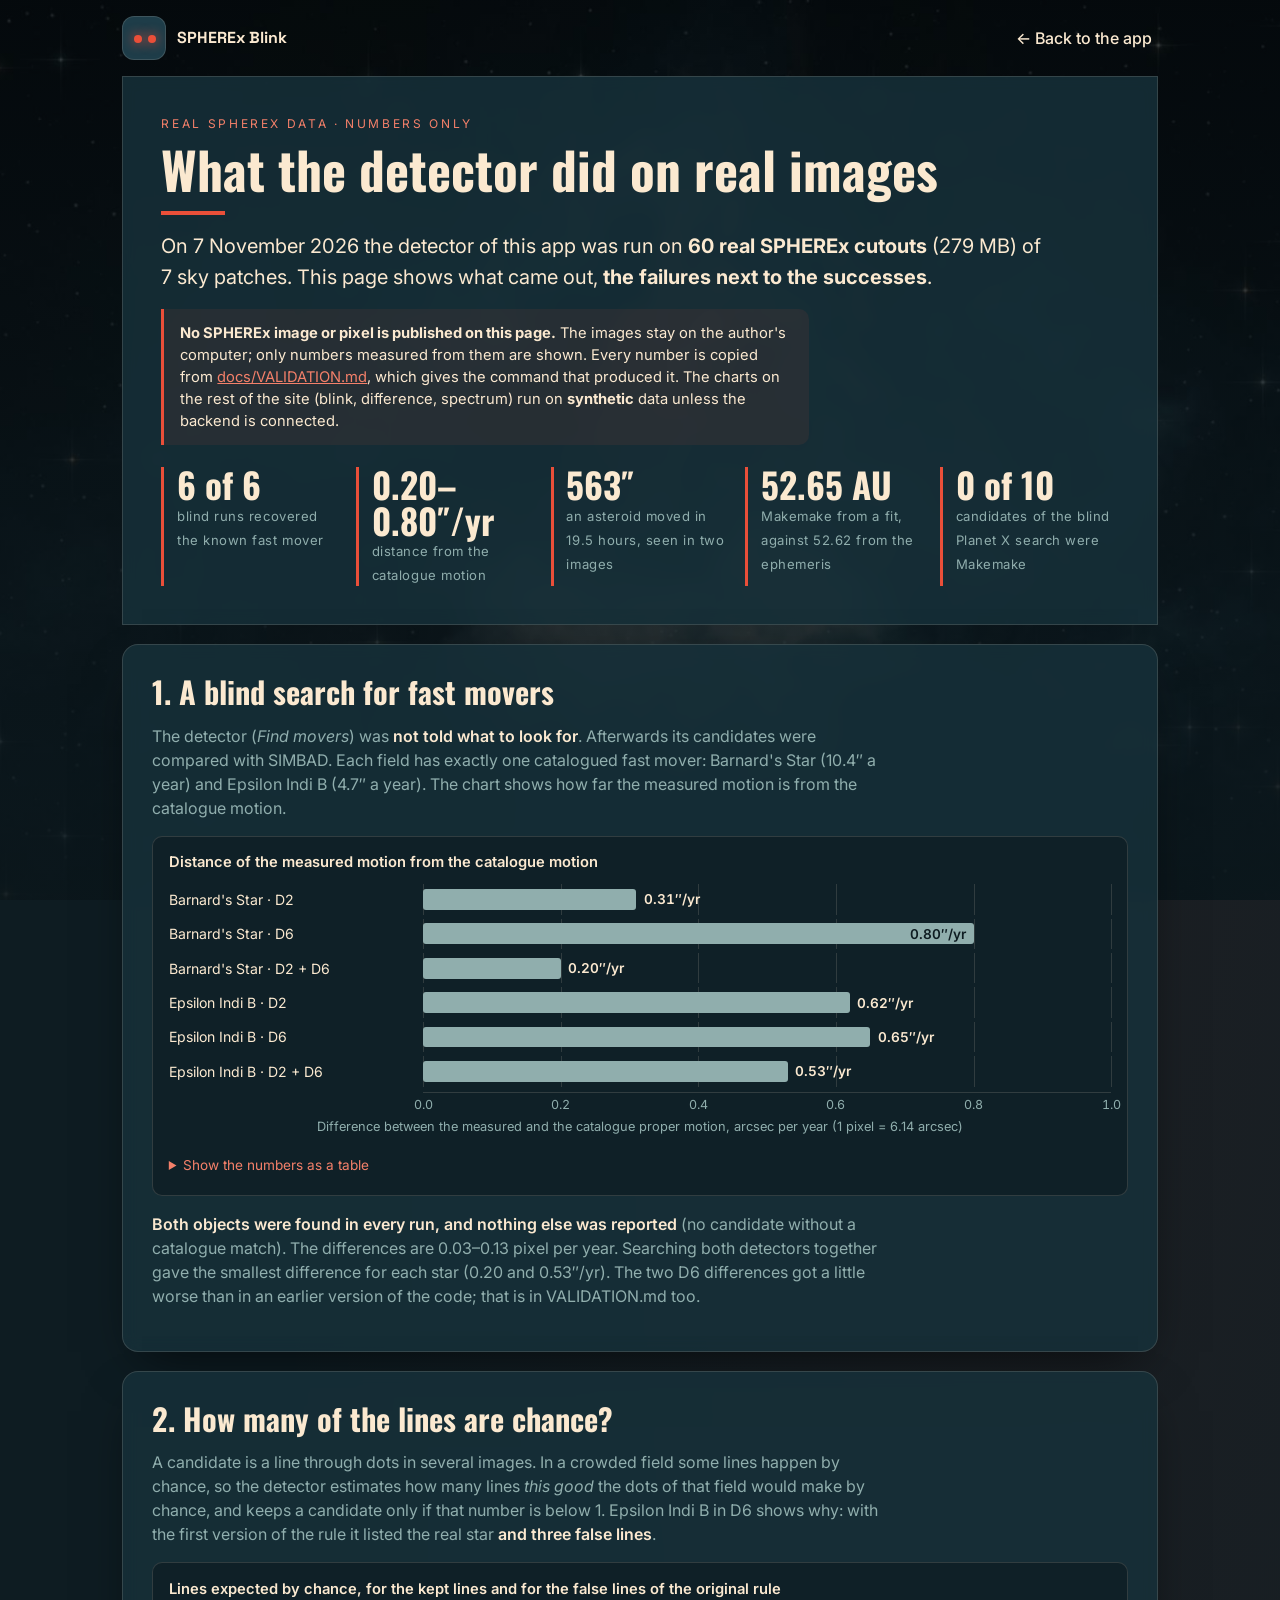
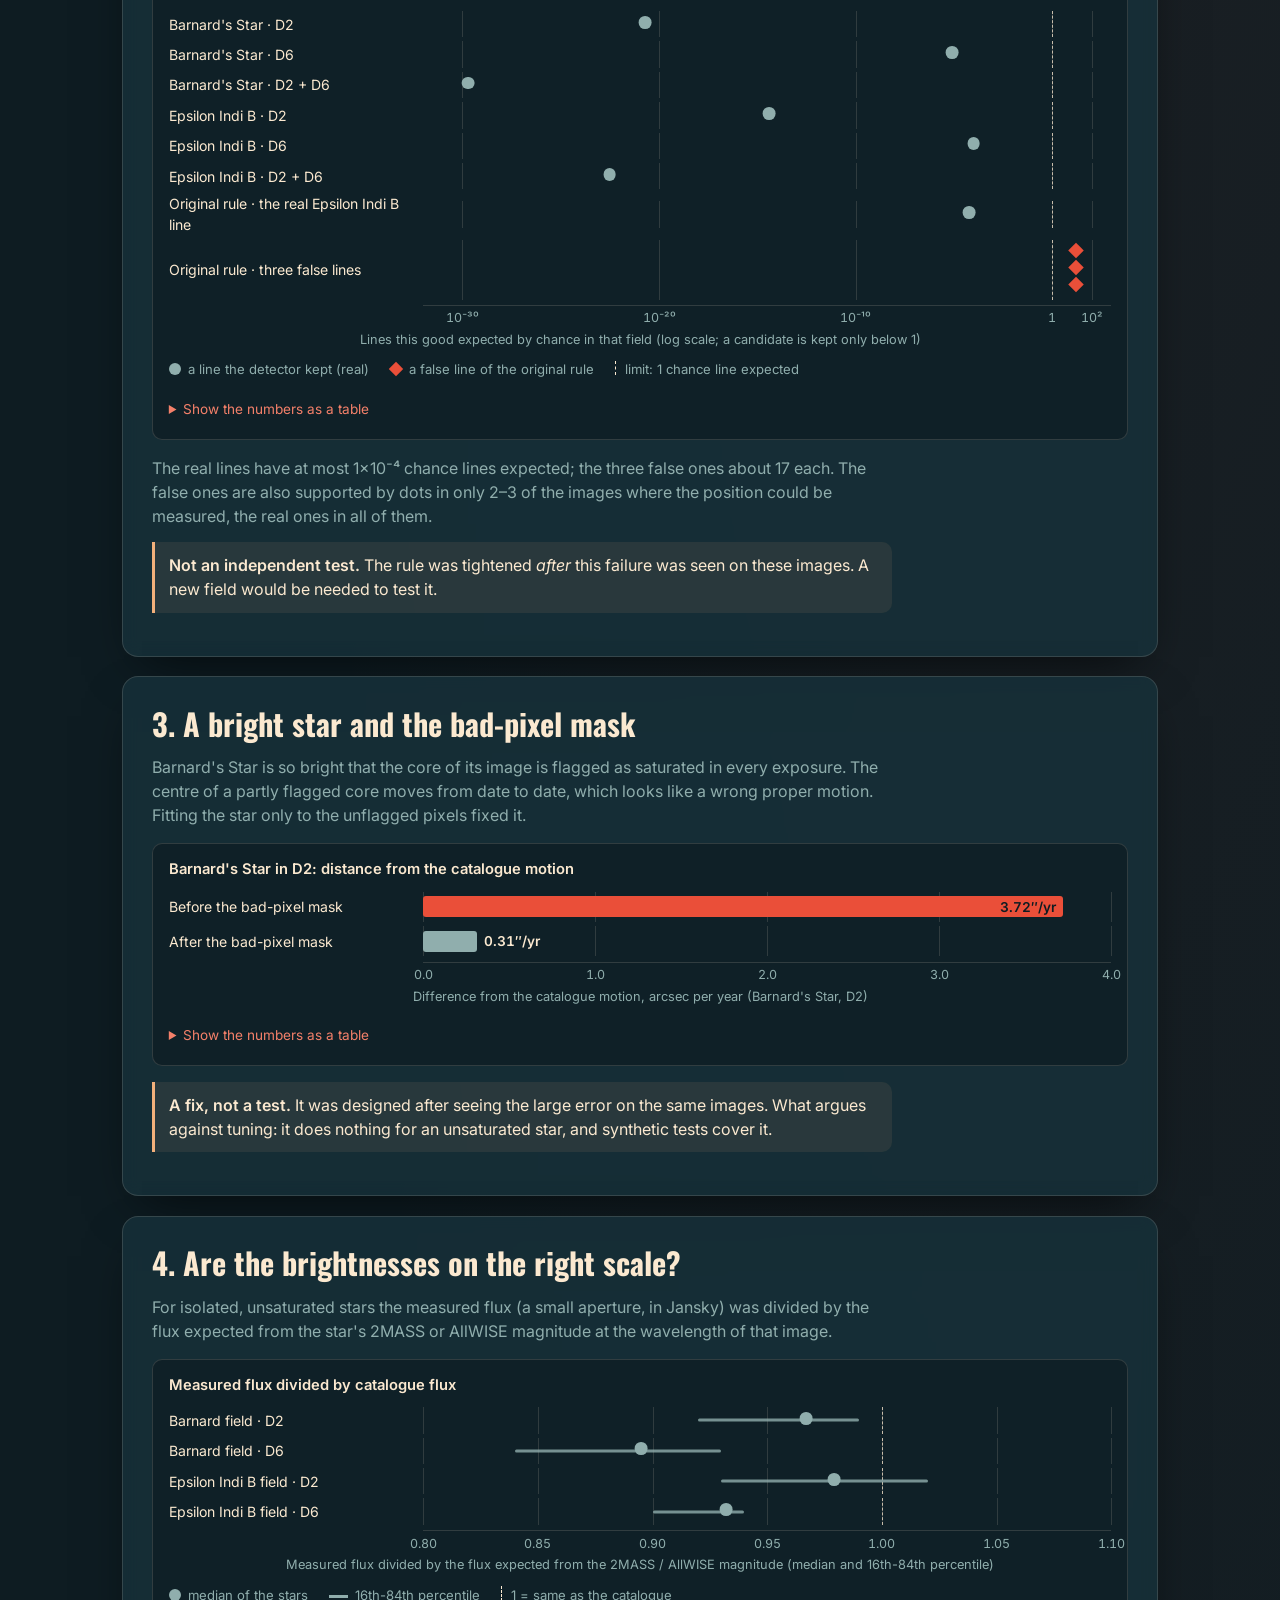
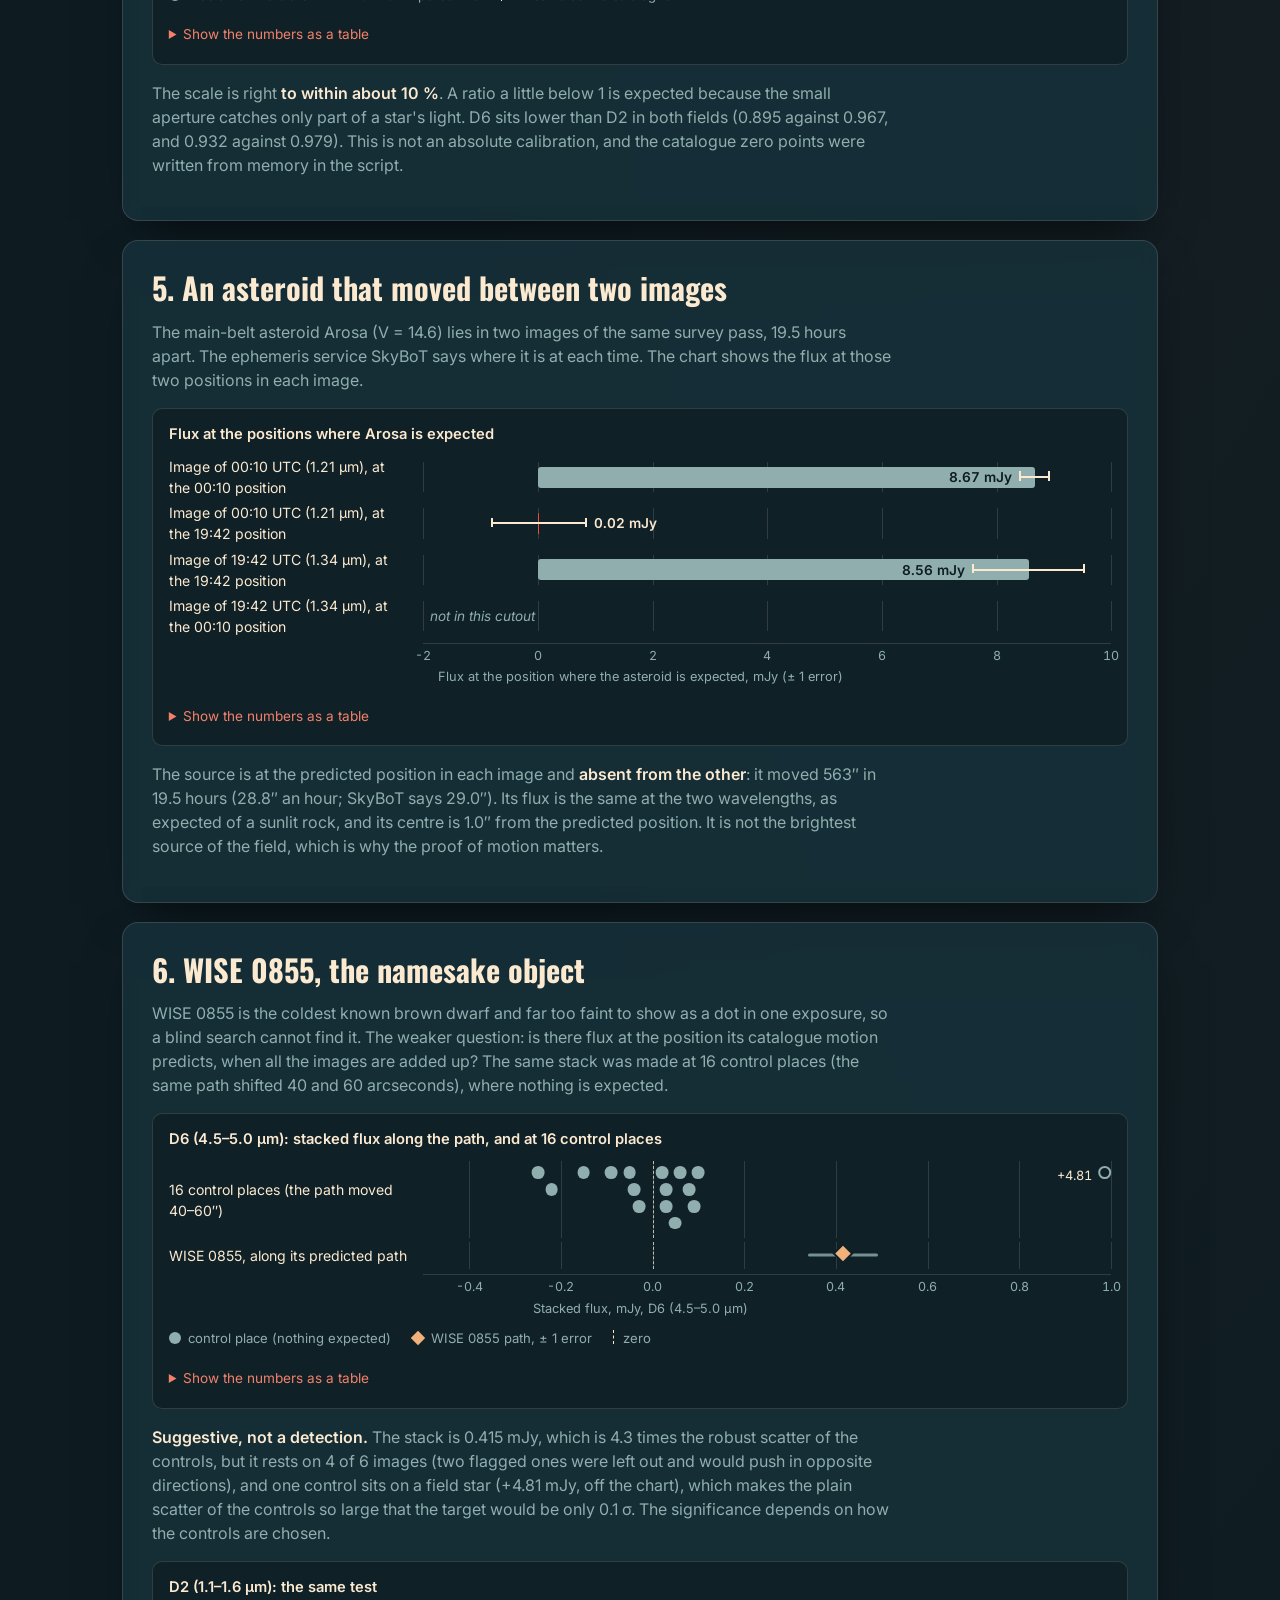
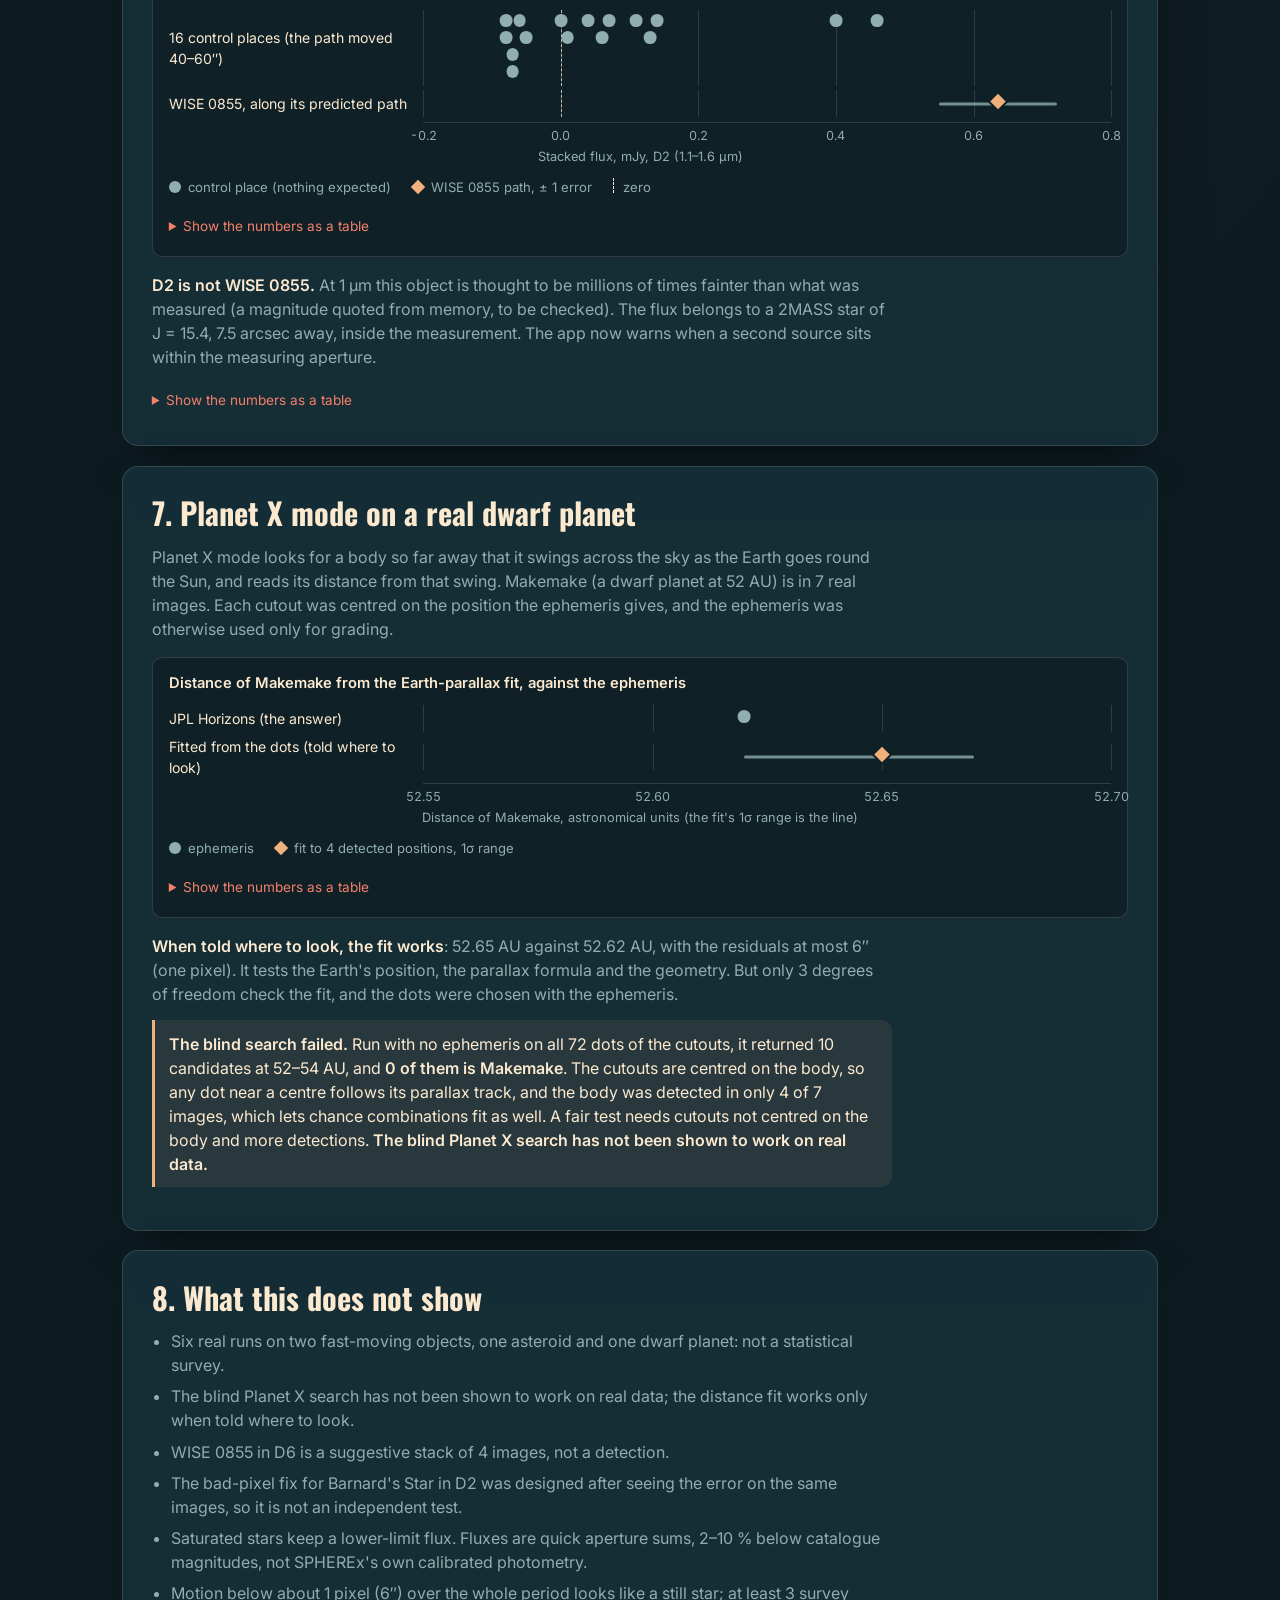
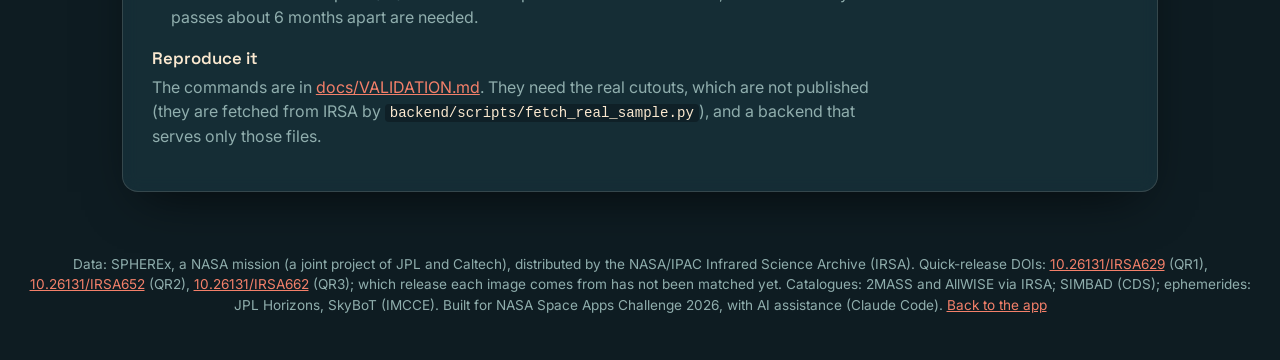
==== frontend/results.html @ 0c35bb66 "Real-data validation round 2, results page, country readout on the sky map Validation on 60 real SPH" ====
<!DOCTYPE html>
<html lang="en">
<head>
  <meta charset="UTF-8">
  <meta name="viewport" content="width=device-width, initial-scale=1.0">
  <title>Real-data results – SPHEREx Blink</title>
  <meta name="description" content="What the SPHEREx Blink detector did on real SPHEREx images: numbers and charts only, with the failures shown next to the successes.">

  <link rel="preconnect" href="https://fonts.googleapis.com">
  <link rel="preconnect" href="https://fonts.gstatic.com" crossorigin>
  <link href="https://fonts.googleapis.com/css2?family=Inter:wght@400;500;600&family=Oswald:wght@500;700&family=Space+Grotesk:wght@500;700&display=swap" rel="stylesheet">
  <link rel="stylesheet" href="css/styles.css?v=12">
  <link rel="stylesheet" href="css/results.css?v=1">
</head>
<body>
  <div class="sky-bg" aria-hidden="true"></div>
  <a class="skip-link" href="#results">Skip to the results</a>

  <header class="rhead">
    <a class="rhead-logo" href="index.html"><span class="brand-logo" aria-hidden="true"></span><span>SPHEREx Blink</span></a>
    <nav aria-label="Pages"><a href="index.html">&larr; Back to the app</a></nav>
  </header>

  <main id="results" class="rmain">
    <section class="info-box rintro" aria-labelledby="results-title">
      <p class="info-kicker">Real SPHEREx data &middot; numbers only</p>
      <h1 id="results-title">What the detector did on real images</h1>
      <p class="rlead">On 7 November 2026 the detector of this app was run on <strong><span data-n="data.files"></span> real SPHEREx cutouts</strong>
        (<span data-n="data.megabytes"></span> MB) of <span data-n="data.fields"></span> sky patches. This page shows what came out,
        <strong>the failures next to the successes</strong>.</p>
      <p class="rnotice"><strong>No SPHEREx image or pixel is published on this page.</strong> The images stay on the author's computer; only
        numbers measured from them are shown. Every number is copied from <a href="https://github.com/mateibut/SPHEREx/blob/main/docs/VALIDATION.md">docs/VALIDATION.md</a>,
        which gives the command that produced it. The charts on the rest of the site (blink, difference, spectrum) run on <strong>synthetic</strong> data unless the backend is connected.</p>
      <ul class="stats" aria-label="Headline numbers">
        <li><b><span data-n="summary.recovered" data-fmt="ofn"></span></b><span>blind runs recovered the known fast mover</span></li>
        <li><b><span data-n="summary.minDifference" data-fmt="fixed:2"></span>&ndash;<span data-n="summary.maxDifference" data-fmt="fixed:2"></span>″/yr</b><span>distance from the catalogue motion</span></li>
        <li><b><span data-n="arosa.movedArcsec"></span>″</b><span>an asteroid moved in <span data-n="arosa.hours"></span> hours, seen in two images</span></li>
        <li><b><span data-n="makemake.fitAU" data-fmt="fixed:2"></span> AU</b><span>Makemake from a fit, against <span data-n="makemake.horizonsAU" data-fmt="fixed:2"></span> from the ephemeris</span></li>
        <li><b><span data-n="makemake.blind.foundTheBody"></span> of <span data-n="makemake.blind.candidates"></span></b><span>candidates of the blind Planet X search were Makemake</span></li>
      </ul>
    </section>

    <p id="results-status" class="rstatus" role="status">Loading the numbers…</p>
    <noscript><p class="rstatus">This page draws its charts with JavaScript. The same numbers are in <a href="https://github.com/mateibut/SPHEREx/blob/main/docs/VALIDATION.md">docs/VALIDATION.md</a>.</p></noscript>

    <!-- 1 -->
    <section class="panel rsec" aria-labelledby="r1">
      <h2 id="r1">1. A blind search for fast movers</h2>
      <p>The detector (<em>Find movers</em>) was <strong>not told what to look for</strong>. Afterwards its candidates were compared with SIMBAD.
        Each field has exactly one catalogued fast mover: Barnard's Star (10.4″ a year) and Epsilon Indi B (4.7″ a year).
        The chart shows how far the measured motion is from the catalogue motion.</p>
      <figure class="rfig">
        <figcaption>Distance of the measured motion from the catalogue motion</figcaption>
        <div data-chart="moversDifference"></div>
      </figure>
      <p><strong>Both objects were found in every run, and nothing else was reported</strong> (no candidate without a catalogue match).
        The differences are 0.03&ndash;0.13 pixel per year. Searching both detectors together gave the smallest difference for each star
        (<span data-n="movers.runs.2.difference" data-fmt="fixed:2"></span> and <span data-n="movers.runs.5.difference" data-fmt="fixed:2"></span>″/yr).
        The two D6 differences got a little worse than in an earlier version of the code; that is in VALIDATION.md too.</p>
    </section>

    <!-- 2 -->
    <section class="panel rsec" aria-labelledby="r2">
      <h2 id="r2">2. How many of the lines are chance?</h2>
      <p>A candidate is a line through dots in several images. In a crowded field some lines happen by chance, so the detector
        estimates how many lines <em>this good</em> the dots of that field would make by chance, and keeps a candidate only if that number is below 1.
        Epsilon Indi B in D6 shows why: with the first version of the rule it listed the real star <strong>and three false lines</strong>.</p>
      <figure class="rfig">
        <figcaption>Lines expected by chance, for the kept lines and for the false lines of the original rule</figcaption>
        <div data-chart="chanceLines"></div>
      </figure>
      <p>The real lines have at most <span data-n="movers.runs.4.chanceLines" data-fmt="chance"></span> chance lines expected; the three false ones about
        <span data-n="movers.originalRule.falseChanceLines.0" data-fmt="chance"></span> each. The false ones are also supported by dots in only 2&ndash;3 of the images
        where the position could be measured, the real ones in all of them.</p>
      <p class="rcaveat"><strong>Not an independent test.</strong> The rule was tightened <em>after</em> this failure was seen on these images. A new field would be needed to test it.</p>
    </section>

    <!-- 3 -->
    <section class="panel rsec" aria-labelledby="r3">
      <h2 id="r3">3. A bright star and the bad-pixel mask</h2>
      <p>Barnard's Star is so bright that the core of its image is flagged as saturated in every exposure. The centre of a partly flagged core
        moves from date to date, which looks like a wrong proper motion. Fitting the star only to the unflagged pixels fixed it.</p>
      <figure class="rfig">
        <figcaption>Barnard's Star in D2: distance from the catalogue motion</figcaption>
        <div data-chart="barnardMask"></div>
      </figure>
      <p class="rcaveat"><strong>A fix, not a test.</strong> It was designed after seeing the large error on the same images. What argues against tuning: it does nothing for an
        unsaturated star, and synthetic tests cover it.</p>
    </section>

    <!-- 4 -->
    <section class="panel rsec" aria-labelledby="r4">
      <h2 id="r4">4. Are the brightnesses on the right scale?</h2>
      <p>For isolated, unsaturated stars the measured flux (a small aperture, in Jansky) was divided by the flux expected from the star's 2MASS or AllWISE magnitude at the wavelength of that image.</p>
      <figure class="rfig">
        <figcaption>Measured flux divided by catalogue flux</figcaption>
        <div data-chart="jansky"></div>
      </figure>
      <p>The scale is right <strong>to within about 10 %</strong>. A ratio a little below 1 is expected because the small aperture catches only part of a star's light.
        D6 sits lower than D2 in both fields (<span data-n="jansky.1.median" data-fmt="fixed:3"></span> against <span data-n="jansky.0.median" data-fmt="fixed:3"></span>, and
        <span data-n="jansky.3.median" data-fmt="fixed:3"></span> against <span data-n="jansky.2.median" data-fmt="fixed:3"></span>).
        This is not an absolute calibration, and the catalogue zero points were written from memory in the script.</p>
    </section>

    <!-- 5 -->
    <section class="panel rsec" aria-labelledby="r5">
      <h2 id="r5">5. An asteroid that moved between two images</h2>
      <p>The main-belt asteroid Arosa (V = 14.6) lies in two images of the same survey pass, <span data-n="arosa.hours"></span> hours apart.
        The ephemeris service SkyBoT says where it is at each time. The chart shows the flux at those two positions in each image.</p>
      <figure class="rfig">
        <figcaption>Flux at the positions where Arosa is expected</figcaption>
        <div data-chart="arosa"></div>
      </figure>
      <p>The source is at the predicted position in each image and <strong>absent from the other</strong>: it moved <span data-n="arosa.movedArcsec"></span>″ in
        <span data-n="arosa.hours"></span> hours (<span data-n="arosa.arcsecPerHour" data-fmt="fixed:1"></span>″ an hour; SkyBoT says <span data-n="arosa.skybotArcsecPerHour" data-fmt="fixed:1"></span>″).
        Its flux is the same at the two wavelengths, as expected of a sunlit rock, and its centre is <span data-n="arosa.offsetArcsec" data-fmt="fixed:1"></span>″ from the predicted position.
        It is not the brightest source of the field, which is why the proof of motion matters.</p>
    </section>

    <!-- 6 -->
    <section class="panel rsec" aria-labelledby="r6">
      <h2 id="r6">6. WISE 0855, the namesake object</h2>
      <p>WISE 0855 is the coldest known brown dwarf and far too faint to show as a dot in one exposure, so a blind search cannot find it.
        The weaker question: is there flux at the position its catalogue motion predicts, when all the images are added up?
        The same stack was made at 16 control places (the same path shifted 40 and 60 arcseconds), where nothing is expected.</p>
      <figure class="rfig">
        <figcaption>D6 (4.5&ndash;5.0 &micro;m): stacked flux along the path, and at 16 control places</figcaption>
        <div data-chart="wiseD6"></div>
      </figure>
      <p><strong>Suggestive, not a detection.</strong> The stack is <span data-n="wise0855.D6.stack" data-fmt="fixed:3"></span> mJy, which is
        <span data-n="wise0855.D6.timesRobust"></span> times the robust scatter of the controls, but it rests on <span data-n="wise0855.D6.unflagged" data-fmt="ofn"></span> images (two flagged ones were left out and would push in opposite directions),
        and one control sits on a field star (+4.81 mJy, off the chart), which makes the plain scatter of the controls so large that the target would be only 0.1 &sigma;. The significance depends on how the controls are chosen.</p>
      <figure class="rfig">
        <figcaption>D2 (1.1&ndash;1.6 &micro;m): the same test</figcaption>
        <div data-chart="wiseD2"></div>
      </figure>
      <p><strong>D2 is not WISE 0855.</strong> At 1 &micro;m this object is thought to be millions of times fainter than what was measured (a magnitude quoted from memory, to be checked).
        The flux belongs to <span data-n="wise0855.D2.blame"></span>.
        The app now warns when a second source sits within the measuring aperture.</p>
      <div data-chart="wiseImages"></div>
    </section>

    <!-- 7 -->
    <section class="panel rsec" aria-labelledby="r7">
      <h2 id="r7">7. Planet X mode on a real dwarf planet</h2>
      <p>Planet X mode looks for a body so far away that it swings across the sky as the Earth goes round the Sun, and reads its distance from that swing.
        Makemake (a dwarf planet at 52 AU) is in <span data-n="makemake.imageCount"></span> real images. Each cutout was centred on the position the ephemeris gives, and the ephemeris was otherwise used only for grading.</p>
      <figure class="rfig">
        <figcaption>Distance of Makemake from the Earth-parallax fit, against the ephemeris</figcaption>
        <div data-chart="makemake"></div>
      </figure>
      <p><strong>When told where to look, the fit works</strong>: <span data-n="makemake.fitAU" data-fmt="fixed:2"></span> AU against <span data-n="makemake.horizonsAU" data-fmt="fixed:2"></span> AU, with the residuals at most
        <span data-n="makemake.maxResidualArcsec"></span>″ (one pixel). It tests the Earth's position, the parallax formula and the geometry. But only <span data-n="makemake.degreesOfFreedom"></span> degrees of freedom check the fit, and the dots were chosen with the ephemeris.</p>
      <p class="rcaveat"><strong>The blind search failed.</strong> Run with no ephemeris on all <span data-n="makemake.blind.dots"></span> dots of the cutouts, it returned
        <span data-n="makemake.blind.candidates"></span> candidates at 52&ndash;54 AU, and <strong><span data-n="makemake.blind.foundTheBody"></span> of them is Makemake</strong>.
        The cutouts are centred on the body, so any dot near a centre follows its parallax track, and the body was detected in only <span data-n="makemake.detections"></span> of <span data-n="makemake.imageCount"></span> images, which lets chance
        combinations fit as well. A fair test needs cutouts not centred on the body and more detections. <strong>The blind Planet X search has not been shown to work on real data.</strong></p>
    </section>

    <!-- 8 -->
    <section class="panel rsec" aria-labelledby="r8">
      <h2 id="r8">8. What this does not show</h2>
      <ul class="rlimits" data-limits></ul>
      <h3>Reproduce it</h3>
      <p>The commands are in <a href="https://github.com/mateibut/SPHEREx/blob/main/docs/VALIDATION.md">docs/VALIDATION.md</a>. They need the real cutouts, which are not published
        (they are fetched from IRSA by <code>backend/scripts/fetch_real_sample.py</code>), and a backend that serves only those files.</p>
    </section>
  </main>

  <footer class="site-footer">
    <p>Data: SPHEREx, a NASA mission (a joint project of JPL and Caltech), distributed by the NASA/IPAC Infrared Science Archive (IRSA). Quick-release DOIs:
      <a href="https://doi.org/10.26131/IRSA629">10.26131/IRSA629</a> (QR1), <a href="https://doi.org/10.26131/IRSA652">10.26131/IRSA652</a> (QR2),
      <a href="https://doi.org/10.26131/IRSA662">10.26131/IRSA662</a> (QR3); which release each image comes from has not been matched yet.
      Catalogues: 2MASS and AllWISE via IRSA; SIMBAD (CDS); ephemerides: JPL Horizons, SkyBoT (IMCCE).
      Built for NASA Space Apps Challenge 2026, with AI assistance (Claude Code). <a href="index.html">Back to the app</a></p>
  </footer>

  <script type="module" src="js/results.js"></script>
</body>
</html>
---- frontend/css/styles.css ----
/* =========================================================
   SPHEREx Blink – styles
   Structure:
   1. Design tokens (CSS variables)   4. Panels & form
   2. Base / reset                    5. Player
   3. Header, layout, footer          6. Utilities, responsive, motion
   ========================================================= */

/* ---------- 1. Design tokens ---------- */
:root {
  /* Colors in HSL so we can tweak lightness/alpha easily */
  --bg:          #0E1C22;                    /* near-black teal */
  --bg-2:        #132830;
  --surface:     #17303A;                    /* panels */
  --raised:      #1E3D49;
  --field:       #0F2027;                    /* inputs, small cells */
  --border:      rgb(251 233 208 / .14);
  --text:        #FBE9D0;                    /* cream */
  --text-muted:  #90AEAD;                    /* pale teal */
  --accent:      #EA4F39;                    /* brand orange: fills, dark text on it 4.7:1 */
  --accent-hi:   #F4806A;                    /* lighter coral: text on panels 5.4:1, hover */
  --accent-rgb:  234 79 57;
  --accent-2:    #90AEAD;                    /* pale teal */
  --alt-rgb:     144 174 173;
  --rust:        #874F41;
  --on-accent:   #0E1C22;                    /* text on orange fills */
  --display:     "Oswald", "Space Grotesk", "Inter", sans-serif;
  --warn:        #F2B07B;
  --danger:      #FF8A75;
  --success:     #90AEAD;

  --radius:      16px;
  --radius-sm:   10px;
  --shadow:      0 20px 50px -20px rgb(0 0 0 / .7);
  --font-body:   "Inter", system-ui, sans-serif;
  --font-head:   "Space Grotesk", "Inter", sans-serif;
  --ease:        cubic-bezier(.2, .8, .2, 1);
}

/* ---------- 2. Base ---------- */
*, *::before, *::after { box-sizing: border-box; }

html, body { margin: 0; }

body {
  min-height: 100vh;
  font-family: var(--font-body);
  color: var(--text);
  background: radial-gradient(ellipse at 85% 0%, rgb(var(--accent-rgb) / .07) 0%, transparent 55%),
              var(--bg);
  line-height: 1.5;
}

h1, h2, h3 { font-family: var(--font-head); margin: 0; line-height: 1.2; }

/* Visible focus ring for keyboard users (accessibility) */
:focus-visible { outline: 2px solid var(--accent); outline-offset: 2px; }

kbd {
  font-family: var(--font-body);
  font-size: max(.8em, 12px);
  padding: .1em .45em;
  border: 1px solid var(--border);
  border-bottom-width: 2px;
  border-radius: 6px;
  background: var(--bg-2);
}

/* Decorative twinkling stars: many tiny radial gradients, slowly pulsing */
.sky-bg {
  position: fixed; inset: 0; z-index: -1; pointer-events: none;
  background-image:
    radial-gradient(1px 1px at 10% 20%, #fff8 50%, transparent 51%),
    radial-gradient(1px 1px at 30% 70%, #fff6 50%, transparent 51%),
    radial-gradient(1.5px 1.5px at 55% 30%, #fff9 50%, transparent 51%),
    radial-gradient(1px 1px at 75% 85%, #fff5 50%, transparent 51%),
    radial-gradient(1px 1px at 85% 15%, #fff7 50%, transparent 51%),
    radial-gradient(1.5px 1.5px at 45% 90%, #fff6 50%, transparent 51%),
    radial-gradient(1px 1px at 92% 55%, #fff5 50%, transparent 51%);
  background-size: 400px 400px;
  animation: twinkle 6s ease-in-out infinite alternate;
}
@keyframes twinkle { from { opacity: .45; } to { opacity: 1; } }

/* ---------- 3. Header, layout, footer ---------- */
.site-header {
  display: flex; align-items: center; justify-content: space-between; gap: 1rem;
  max-width: 1280px; margin: 0 auto; padding: 1.5rem 1.5rem .5rem;
}
.brand { display: flex; align-items: center; gap: .9rem; }
.brand h1 { font-size: clamp(1.5rem, 3vw, 2rem); letter-spacing: -.02em; }
.accent { color: var(--accent-hi); }
.tagline { margin: .15rem 0 0; color: var(--text-muted); font-size: .95rem; }

/* Small animated "blinking" logo: two dots that alternate */
.brand-logo {
  position: relative; width: 44px; height: 44px; border-radius: 12px; flex-shrink: 0;
  background: var(--raised);
  border: 1px solid var(--border);
}
.brand-logo::before, .brand-logo::after {
  content: ""; position: absolute; width: 8px; height: 8px; border-radius: 50%;
  background: var(--accent); box-shadow: 0 0 12px var(--accent);
  top: 18px; animation: blink-dot 1.2s steps(1) infinite;
}
.brand-logo::before { left: 11px; }
.brand-logo::after  { left: 25px; animation-delay: .6s; }
@keyframes blink-dot { 0% { opacity: 1; } 50% { opacity: 0; } }

.badge {
  font-size: .8rem; font-weight: 600; padding: .35rem .75rem; border-radius: 999px;
  color: var(--warn); background: rgb(242 176 123 / .12); border: 1px solid rgb(242 176 123 / .35);
}
.badge.real { color: var(--success); background: rgb(var(--alt-rgb) / .14); border-color: rgb(var(--alt-rgb) / .4); }

.layout {
  display: grid;
  grid-template-columns: minmax(280px, 360px) 1fr;
  gap: 1.5rem;
  max-width: 1280px; margin: 0 auto; padding: 1rem 1.5rem 2rem;
}

.site-footer { text-align: center; color: var(--text-muted); font-size: .85rem; padding: 1rem 1.5rem 2rem; }

/* ---------- 4. Panels & form ---------- */
.panel {
  background: var(--surface);
  border: 1px solid var(--border);
  border-radius: var(--radius);
  box-shadow: var(--shadow);
  padding: 1.4rem;
}
.panel h2 { font-size: 1.1rem; margin-bottom: 1rem; color: var(--text); }
.panel h3 { font-size: .95rem; margin-bottom: .6rem; color: var(--text-muted); font-weight: 500; }

.field { display: flex; flex-direction: column; gap: .35rem; margin-bottom: 1rem; }
.field label { font-size: .9rem; font-weight: 500; }
.help { color: var(--text-muted); font-size: .78rem; }
.error-text { color: var(--danger); font-size: .8rem; min-height: 0; }
.error-text:empty { display: none; }

input[type="text"], select {
  width: 100%;
  padding: .7rem .85rem;
  font: inherit; color: var(--text);
  background: var(--field);
  border: 1px solid var(--border);
  border-radius: var(--radius-sm);
  transition: border-color .2s var(--ease), box-shadow .2s var(--ease);
}
input[type="text"]:hover, select:hover:not(:disabled) { border-color: rgb(var(--accent-rgb) / .45); }
input[type="text"]:focus, select:focus {
  outline: none; border-color: var(--accent); box-shadow: 0 0 0 3px rgb(var(--accent-rgb) / .25);
}
input[aria-invalid="true"] { border-color: var(--danger); }
select:disabled { opacity: .55; cursor: not-allowed; }

/* Range sliders – custom track & thumb */
input[type="range"] {
  -webkit-appearance: none; appearance: none;
  width: 100%; height: 6px; border-radius: 999px; cursor: pointer;
  background: var(--accent);
  /* the visible track stays 6 px, but the touch/click target is 24 px tall (WCAG 2.5.8) */
  box-sizing: content-box; padding: 9px 0; background-clip: content-box;
}
input[type="range"]:disabled { opacity: .35; cursor: not-allowed; }
input[type="range"]::-webkit-slider-thumb {
  -webkit-appearance: none; width: 18px; height: 18px; border-radius: 50%;
  background: #fff; border: 3px solid var(--accent); box-shadow: 0 0 10px rgb(var(--accent-rgb) / .5);
  transition: transform .15s var(--ease);
}
input[type="range"]::-moz-range-thumb {
  width: 14px; height: 14px; border-radius: 50%;
  background: #fff; border: 3px solid var(--accent);
}
input[type="range"]:hover::-webkit-slider-thumb { transform: scale(1.15); }
.range-scale { display: flex; justify-content: space-between; font-size: .75rem; color: var(--text-muted); }
output { font-weight: 600; color: var(--accent); }

/* Buttons */
.btn {
  display: inline-flex; align-items: center; justify-content: center; gap: .5rem;
  font: inherit; font-weight: 600; cursor: pointer;
  border: 1px solid var(--border); border-radius: var(--radius-sm);
  color: var(--text); background: var(--bg-2);
  transition: transform .15s var(--ease), box-shadow .2s var(--ease), background .2s;
}
.btn:hover:not(:disabled) { transform: translateY(-1px); }
.btn:active:not(:disabled) { transform: translateY(0); }
.btn:disabled { opacity: .4; cursor: not-allowed; }

.btn-primary {
  width: 100%; padding: .8rem 1rem; border: none; color: var(--on-accent);
  background: var(--accent);
  box-shadow: 0 8px 24px -8px rgb(var(--accent-rgb) / .35);
}
.btn-primary:hover:not(:disabled) { background: var(--accent-hi); box-shadow: 0 10px 30px -6px rgb(var(--accent-rgb) / .45); }
/* Loading state: spinner before the label (toggled by JS in step 6) */
.btn-primary.is-loading .btn-label::before {
  content: ""; display: inline-block; width: 14px; height: 14px; margin-right: .5rem;
  vertical-align: -2px; border: 2px solid currentColor; border-right-color: transparent;
  border-radius: 50%; animation: spin .7s linear infinite;
}
@keyframes spin { to { transform: rotate(360deg); } }

/* Quick-pick chips */
.quick-picks { margin-top: 1.5rem; }
.chip-list { display: flex; flex-wrap: wrap; gap: .5rem; }
.chip {
  font: inherit; font-size: .85rem; cursor: pointer;
  padding: .45rem .8rem; border-radius: 999px;
  color: var(--text); background: var(--raised); border: 1px solid var(--border);
  transition: border-color .2s, background .2s, transform .15s var(--ease);
}
.chip:hover { border-color: var(--accent); background: rgb(var(--accent-rgb) / .12); transform: translateY(-1px); }
.chip[aria-pressed="true"] { border-color: var(--accent); background: rgb(var(--accent-rgb) / .22); }

/* Hint box */
.hint {
  margin-top: 1.5rem; padding: .9rem 1rem; border-radius: var(--radius-sm);
  background: rgb(var(--alt-rgb) / .07); border: 1px solid rgb(var(--alt-rgb) / .25);
  font-size: .88rem;
}
.hint summary { cursor: pointer; font-weight: 600; color: var(--accent-2); }
.hint ol { margin: .6rem 0 0; padding-left: 1.2rem; color: var(--text-muted); }
.hint li + li { margin-top: .3rem; }
.hint strong { color: var(--text); }

/* ---------- 5. Player ---------- */
.player { display: flex; flex-direction: column; }

.stage {
  position: relative;
  width: 100%; max-width: 640px; margin: 0 auto;
  aspect-ratio: 1 / 1;                  /* cutouts are square */
  border-radius: var(--radius-sm);
  overflow: hidden;
  background: #000;
  border: 1px solid var(--border);
  box-shadow: inset 0 0 60px #04090c;
}
#blink-canvas {
  width: 100%; height: 100%; display: block;
  image-rendering: pixelated;           /* keep SPHEREx pixels sharp when scaled up */
}
/* Small crosshair marks the requested RA/Dec (center of the cutout) */
.crosshair {
  position: absolute; left: 50%; top: 50%; width: 36px; height: 36px;
  transform: translate(-50%, -50%); pointer-events: none; opacity: .55;
  background:
    linear-gradient(var(--accent), var(--accent)) center top    / 1px 10px no-repeat,
    linear-gradient(var(--accent), var(--accent)) center bottom / 1px 10px no-repeat,
    linear-gradient(var(--accent), var(--accent)) left center   / 10px 1px no-repeat,
    linear-gradient(var(--accent), var(--accent)) right center  / 10px 1px no-repeat;
}
/* Overlay for empty / loading / error / "no frames" states */
.stage-overlay {
  position: absolute; inset: 0;
  display: flex; flex-direction: column; align-items: center; justify-content: center;
  text-align: center; padding: 1.5rem;
  background: rgb(4 9 12 / .78);
  transition: opacity .3s var(--ease);
}
.stage-overlay.hidden { opacity: 0; pointer-events: none; }
.stage-overlay.error .overlay-title { color: var(--danger); }
.overlay-title { margin: 0; font-family: var(--font-head); font-size: 1.15rem; }
.overlay-sub { margin: .35rem 0 0; color: var(--text-muted); font-size: .9rem; max-width: 36ch; }
.overlay-progress {
  width: min(220px, 70%); height: 6px; margin-top: .9rem;
  appearance: none; -webkit-appearance: none; border: none; border-radius: 999px;
  background: rgb(251 233 208 / .15); overflow: hidden;
}
.overlay-progress::-webkit-progress-bar { background: transparent; }
.overlay-progress::-webkit-progress-value { background: var(--accent); border-radius: 999px; }
.overlay-progress::-moz-progress-bar { background: var(--accent); border-radius: 999px; }
.btn-retry { margin-top: 1rem; padding: .55rem 1.1rem; }
.btn-retry:hover { border-color: var(--accent); }
[hidden] { display: none !important; }

.shortcuts {
  max-width: 640px; width: 100%; margin: .8rem auto 0;
  font-size: .8rem; color: var(--text-muted); text-align: center;
}
/* Shortcuts make no sense on touch-only devices */
@media (hover: none) and (pointer: coarse) { .shortcuts { display: none; } }

.status {
  max-width: 640px; width: 100%; margin: .7rem auto 0; min-height: 1.2em;
  font-size: .85rem; color: var(--warn); text-align: center;
}
.status:empty { visibility: hidden; }

.player-controls {
  display: grid;
  grid-template-columns: auto 1fr minmax(140px, 200px);
  align-items: center; gap: 1rem;
  max-width: 640px; width: 100%; margin: 1.1rem auto 0;
}
.btn-icon {
  width: 52px; height: 52px; border-radius: 50%; border: none;
  background: var(--accent);
  box-shadow: 0 6px 20px -6px rgb(var(--accent-rgb) / .5);
}
/* Play triangle and pause bars drawn with CSS (no icon font needed) */
.icon-play {
  width: 0; height: 0; margin-left: 4px;
  border-left: 15px solid var(--on-accent);
  border-top: 9px solid transparent; border-bottom: 9px solid transparent;
}
.icon-pause {
  width: 14px; height: 18px;
  border-left: 5px solid var(--on-accent); border-right: 5px solid var(--on-accent);
}
.frame-info {
  display: flex; justify-content: space-between; gap: .5rem;
  margin-top: .45rem; font-size: .85rem; color: var(--text-muted);
  font-variant-numeric: tabular-nums;   /* digits don't jump while playing */
}
#frame-counter { white-space: nowrap; }
#frame-date { color: var(--text); font-weight: 500; text-align: right; }
.speed label { display: block; font-size: .8rem; color: var(--text-muted); margin-bottom: .45rem; }

.meta {
  display: grid; grid-template-columns: repeat(4, 1fr); gap: .75rem;
  max-width: 640px; width: 100%; margin: 1.2rem auto 0;
}
.meta > div {
  padding: .7rem .8rem; border-radius: var(--radius-sm);
  background: var(--field); border: 1px solid var(--border);
}
.meta dt { font-size: .8rem; text-transform: uppercase; letter-spacing: .06em; color: var(--text-muted); }
.meta dd { margin: .2rem 0 0; font-weight: 600; font-variant-numeric: tabular-nums; }

/* ---------- 6. Utilities, responsive, motion ---------- */
.sr-only {
  position: absolute; width: 1px; height: 1px; padding: 0; margin: -1px;
  overflow: hidden; clip: rect(0 0 0 0); white-space: nowrap; border: 0;
}

@media (max-width: 860px) {
  .layout { grid-template-columns: 1fr; }
  .player { order: -1; }                /* on phones, show the image first */
  .meta { grid-template-columns: repeat(2, 1fr); }
}
@media (max-width: 480px) {
  .player-controls { grid-template-columns: auto 1fr; }
  .speed { grid-column: 1 / -1; }
  .site-header { flex-wrap: wrap; }
}

/* Respect users who disabled animations in their OS */
@media (prefers-reduced-motion: reduce) {
  *, *::before, *::after { animation: none !important; transition: none !important; }
}

/* =========================================================
   7. Stretch features: view modes, options, tools, overview,
      measurement charts, sky context
   ========================================================= */
.muted { color: var(--text-muted); }
.small { font-size: .8rem; }

/* Segmented control made of native radios (keyboard: arrow keys) */
.mode-switch {
  display: flex; gap: .25rem; margin: 0 auto .4rem; padding: .25rem;
  max-width: 640px; width: 100%;
  border: 1px solid var(--border); border-radius: 999px; background: var(--field);
}
.mode-switch label { flex: 1; position: relative; }
.mode-switch input { position: absolute; opacity: 0; inset: 0; margin: 0; cursor: pointer; }
.mode-switch span {
  display: block; text-align: center; padding: .4rem .5rem; border-radius: 999px;
  font-size: .85rem; font-weight: 600; color: var(--text-muted);
  transition: background .2s, color .2s;
}
.mode-switch input:checked + span {
  color: var(--on-accent); background: var(--accent);
}
.mode-switch input:focus-visible + span { outline: 2px solid var(--accent); outline-offset: 2px; }
.mode-switch input:disabled + span { opacity: .4; }
.mode-help {
  max-width: 640px; width: 100%; margin: 0 auto .7rem; min-height: 2.6em;
  font-size: .82rem; color: var(--text-muted); text-align: center;
}
.mode-help .swatch { display: inline-block; width: .8em; height: .8em; border-radius: 2px; vertical-align: -1px; }

/* Legend of the red flagged pixels */
.flags-legend { margin: .4rem 0 0; font-size: .8rem; color: var(--text-muted); }
.flags-legend .swatch { display: inline-block; width: .8em; height: .8em; border-radius: 2px; vertical-align: -1px; background: rgb(255 40 60); }

/* ?embed=1 (the page inside an <iframe> on another site): only the workspace, no banner, about or footer */
.embed .hero, .embed #about, .embed #telescope, .embed footer { display: none; }
.embed .layout { padding-top: .75rem; }
.embed-note { display: none; }
.embed .embed-note { display: block; margin: 0; padding: .6rem clamp(1rem, 3vw, 2rem) 0; font-size: .8rem; color: var(--text-muted); }

/* Compare mode: image A, the operation, image B */
.compare-controls {
  display: grid; grid-template-columns: 1fr minmax(9.5rem, auto) 1fr; gap: .5rem;
  max-width: 640px; width: 100%; margin: 0 auto .7rem;
}
.compare-controls label { display: grid; gap: .2rem; min-width: 0; font-size: .78rem; color: var(--text-muted); }
.compare-controls select { width: 100%; min-width: 0; text-overflow: ellipsis; }
@media (max-width: 560px) { .compare-controls { grid-template-columns: 1fr; } }

#blink-canvas { cursor: crosshair; }

.player-options, .tools {
  display: flex; flex-wrap: wrap; gap: .5rem 1.2rem; justify-content: center;
  max-width: 640px; width: 100%; margin: .8rem auto 0; font-size: .85rem;
}
.check { display: inline-flex; align-items: center; gap: .45rem; cursor: pointer; color: var(--text-muted); }
.check input { accent-color: var(--accent); width: 16px; height: 16px; }
.check:has(input:disabled) { opacity: .45; cursor: not-allowed; }
.tools { gap: .5rem; }
.btn-small { padding: .45rem .9rem; font-size: .82rem; }
.btn-small:hover:not(:disabled) { border-color: var(--accent); }
.btn-small.recording { border-color: var(--danger); color: var(--danger); }

/* Detector overview */
.overview { max-width: 640px; width: 100%; margin: 1.4rem auto 0; }
.overview h3 { font-size: .95rem; margin-bottom: .6rem; }
.overview h3 .muted { font-family: var(--font-body); font-weight: 400; font-size: .8rem; }
.overview-grid { display: grid; grid-template-columns: repeat(auto-fill, minmax(92px, 1fr)); gap: .6rem; }
.overview-item {
  font: inherit; color: var(--text); cursor: pointer; padding: .35rem;
  border: 1px solid var(--border); border-radius: var(--radius-sm); background: var(--field);
  display: flex; flex-direction: column; gap: .3rem; text-align: left;
  transition: border-color .2s, transform .15s var(--ease);
}
.overview-item:hover { border-color: var(--accent); transform: translateY(-1px); }
.overview-item[aria-pressed="true"] { border-color: var(--accent); box-shadow: 0 0 0 1px var(--accent); }
.overview-item canvas { width: 100%; aspect-ratio: 1; image-rendering: pixelated; border-radius: 6px; background: #000; }
.overview-item .ov-name { font-weight: 600; font-size: .82rem; }
.overview-item .ov-sub { font-size: .8rem; color: var(--text-muted); }

/* Second row: full-width panels */
.measure, .context { grid-column: 1 / -1; }
.measure p, .context p { margin: .4rem 0; }
.measure-pos { font-variant-numeric: tabular-nums; font-size: .88rem; }
.charts { display: grid; grid-template-columns: 1fr 1fr; gap: 1rem; margin-top: .6rem; }
.chart { margin: 0; padding: .6rem; border: 1px solid var(--border); border-radius: var(--radius-sm); background: #0F2027; }
.chart figcaption { font-size: .85rem; font-weight: 600; margin: 0 0 .3rem .3rem; }
.chart-box { width: 100%; height: 300px; }
.table-view { margin-top: .6rem; font-size: .85rem; }
.table-view summary { cursor: pointer; color: var(--accent); }
.table-scroll { max-height: 260px; overflow: auto; margin-top: .4rem; }
.table-view table { border-collapse: collapse; width: 100%; font-variant-numeric: tabular-nums; }
.table-view th, .table-view td { padding: .3rem .6rem; border-bottom: 1px solid var(--border); text-align: right; white-space: nowrap; }
.table-view th:first-child, .table-view td:first-child { text-align: left; }
.table-view th { position: sticky; top: 0; background: var(--bg-2); color: var(--text-muted); font-weight: 600; }

.context-controls { display: flex; flex-wrap: wrap; align-items: center; gap: .6rem; margin: .6rem 0; }
.context-controls label { font-size: .9rem; }
.context-controls select { width: auto; min-width: 220px; }
.skymap { position: relative; width: 100%; height: 440px; border-radius: var(--radius-sm); overflow: hidden; border: 1px solid var(--border); }
/* Coordinates of the cursor (or of the map centre) with, in brackets, the country that sky point is straight above (skyGeo.js) */
.sky-readout {
  position: absolute; left: .5rem; bottom: 2.6rem; z-index: 5; max-width: calc(100% - 1rem); pointer-events: none;   /* above Aladin's own zoom / field-of-view control (bottom left) */
  padding: .3rem .6rem; border-radius: 8px; border: 1px solid var(--border);
  background: rgb(14 28 34 / .86); color: var(--text); font-size: .8rem; line-height: 1.35; font-variant-numeric: tabular-nums;
}
.sky-readout:empty { display: none; }

/* Full-screen map: the frame (controls + map + status line) fills the screen.
   `is-fullscreen` = real Fullscreen API or CSS fallback; `is-fallback` = CSS fallback only (see fullscreen.js). */
.skyframe.is-fullscreen {
  display: flex; flex-direction: column; gap: .5rem; box-sizing: border-box;
  width: 100%; height: 100%; padding: .75rem 1rem; overflow: auto;   /* scrolls only on tiny screens */
  background: var(--bg);
}
.skyframe.is-fullscreen .context-controls { margin: 0; }
.skyframe.is-fullscreen .skymap { flex: 1 1 auto; height: auto; min-height: 14rem; }
.skyframe.is-fullscreen .muted { margin: 0; }
.skyframe.is-fallback { position: fixed; inset: 0; z-index: 1000; height: 100dvh; }
.panel.no-blur { backdrop-filter: none; -webkit-backdrop-filter: none; }
html.fs-locked { overflow: hidden; }

@media (max-width: 860px) {
  .charts { grid-template-columns: 1fr; }
  .skymap { height: 340px; }
}
@media (max-width: 480px) {
  .mode-switch span { font-size: .78rem; padding: .4rem .2rem; }
  .context-controls select { min-width: 0; width: 100%; }
}

/* Predicted-track info line (green = same colour as the overlay ticks) */
.track-info {
  max-width: 640px; width: 100%; margin: .6rem auto 0; font-size: .8rem; text-align: center;
  color: var(--text-muted);
}
.track-info:empty { display: none; }
.track-info::before { content: "◆ "; color: #FBE9D0; }

/* Find movers: button + status, ranked list, details of the selected candidate */
.movers { margin-top: .9rem; padding-top: .8rem; border-top: 1px solid var(--border); }
.movers-head { display: flex; flex-wrap: wrap; align-items: center; gap: .6rem .9rem; }
.movers-head .btn-primary { width: auto; padding: .55rem 1.1rem; }
.movers-status { flex: 1 1 14rem; margin: 0; font-size: .85rem; color: var(--text-muted); }
.movers-all { font-size: .85rem; }
.mover-list { list-style: none; margin: .7rem 0 0; padding: 0; display: grid; gap: .4rem; }
.mover-item {
  display: grid; grid-template-columns: auto 1fr; column-gap: .75rem; align-items: baseline;
  width: 100%; text-align: left; font: inherit; cursor: pointer;
  padding: .55rem .8rem; border-radius: var(--radius-sm);
  color: var(--text); background: var(--raised); border: 1px solid var(--border);
  transition: border-color .2s, background .2s;
}
.mover-item:hover { border-color: var(--accent); background: rgb(var(--accent-rgb) / .12); }
.mover-item[aria-pressed="true"] { border-color: var(--accent); background: rgb(var(--accent-rgb) / .22); }
.mover-rank { grid-row: 1 / span 2; font-family: var(--display); font-weight: 700; font-size: 1.15rem; color: #FF9A86; }   /* lighter than --accent-hi: 4.48:1 was just under the 4.5:1 minimum */
.mover-main { font-weight: 600; }
.mover-sub { font-size: .8rem; color: var(--text-muted); }
.mover-detail {
  margin-top: .6rem; padding: .7rem .8rem; font-size: .85rem;
  border-left: 3px solid var(--accent); border-radius: 0 var(--radius-sm) var(--radius-sm) 0;
  background: rgb(var(--accent-rgb) / .08);
}
.mover-detail p { margin: 0 0 .55rem; }
.mover-detail .btn + .btn { margin-left: .4rem; }
.mover-export { margin-top: .6rem; display: flex; flex-wrap: wrap; gap: .5rem; }
summary { padding-block: .4rem; cursor: pointer; }          /* a 21 px tall summary is a small target */

/* Phones, tablets and projectors with a touch screen: every control at least 44 px high (the usual comfortable touch size) */
@media (pointer: coarse) {
  .btn, .btn-small, .chip, .mover-item, .hero-nav a, summary { min-height: 44px; }
  .check { min-height: 44px; }
  .check input { width: 22px; height: 22px; }
  input[type="range"] { padding: 18px 0; }                  /* 6 px track inside a 42 px band */
}

/* Guided tour (js/features/tour.js): a spotlight with a huge shadow dims the rest of the page */
.tour-spot {
  position: fixed; z-index: 1000; pointer-events: none;
  border-radius: var(--radius-sm); outline: 2px solid var(--accent);
  box-shadow: 0 0 0 100vmax rgb(5 12 16 / .72);
}
.tour-card {
  position: fixed; z-index: 1001; box-sizing: border-box; width: min(22rem, calc(100vw - 1rem));
  padding: 1rem 1.1rem; border-radius: var(--radius-sm);
  color: var(--text); background: var(--raised); border: 1px solid var(--accent);
  box-shadow: 0 10px 30px rgb(0 0 0 / .5);
}
.tour-count { margin: 0 0 .2rem; font-size: .75rem; letter-spacing: .08em; text-transform: uppercase; color: var(--text-muted); }
.tour-title { margin: 0 0 .4rem; font-size: 1.05rem; }
.tour-text { margin: 0 0 .9rem; font-size: .9rem; line-height: 1.45; }
.tour-actions { display: flex; align-items: center; gap: .5rem; }
.tour-spacer { flex: 1; }
.tour-card .btn-primary { width: auto; }
.tour-card button:focus-visible { outline: 2px solid var(--accent-hi); outline-offset: 2px; }
@media (prefers-reduced-motion: no-preference) { .tour-spot { transition: top .25s, left .25s, width .25s, height .25s; } }
.mover-colour { color: var(--text-muted); }
.chip-sim { border-style: dashed; }          /* the simulated object: not one of the real test objects */

/* =========================================================
   8. Hero header (photo banner)
   ========================================================= */
.hero {
  --ink: #0E1C22; --cta: var(--accent); --cta-hover: var(--accent-hi); --peach: var(--accent-hi);
  position: relative; isolation: isolate; overflow: hidden;
  min-height: clamp(400px, 62vh, 620px);
  display: flex; flex-direction: column; justify-content: space-between;
  background: #0b0d0c;
}
/* Legibility scrim behind the top bar (functional, not decorative) */
.hero::before {
  content: ""; position: absolute; inset: 0 0 auto 0; height: 38%; z-index: -1;
  background: linear-gradient(to bottom, rgb(14 28 34 / .78), transparent);
}
.hero-top {
  display: flex; align-items: center; justify-content: space-between; gap: 1rem;
  padding: 1.1rem clamp(1rem, 3vw, 2rem);
}
.hero-logo {
  display: inline-flex; align-items: center; gap: .7rem; color: #fff; text-decoration: none;
  font-family: var(--font-head); font-weight: 700; letter-spacing: .01em;
}
.hero .badge { background: var(--ink); }
.hero-title {
  align-self: flex-start; width: min(100%, 660px);
  background: var(--ink); color: #fff;
  padding: clamp(1rem, 2.6vw, 2.4rem);
}
.hero-eyebrow {
  margin: 0 0 .8rem; font-size: .75rem; letter-spacing: .2em; text-transform: uppercase; color: var(--peach);
}
.hero h1 {
  font-family: var(--display); font-size: clamp(3.4rem, 10vw, 7.6rem); line-height: .9; letter-spacing: -.01em; font-weight: 700;
}
.hero h1 span { display: block; }
.hero-tag { margin: .9rem 0 0; max-width: 28em; font-size: clamp(1rem, 1.6vw, 1.25rem); color: #fff; }
.hero-cta {
  display: inline-block; margin-top: 1.2rem; padding: .8rem 1.3rem;
  background: var(--cta); color: var(--ink); font-weight: 700; text-decoration: none;
  transition: background .2s var(--ease);
}
.hero-cta:hover { background: var(--cta-hover); }
.hero-credit {
  position: absolute; right: clamp(.8rem, 2vw, 1.5rem); bottom: clamp(.8rem, 2vw, 1.2rem); margin: 0;
  background: var(--ink); color: var(--text-muted); font-size: .75rem; padding: .3rem .6rem;
}
html { scroll-behavior: smooth; }
@media (max-width: 560px) {
  .hero { min-height: 460px; }
  .hero-title { width: 100%; }
  .hero-credit { top: 3.8rem; bottom: auto; }
}
@media (prefers-reduced-motion: reduce) { html { scroll-behavior: auto; } }

/* =========================================================
   9. Photo backgrounds (our own generated nebula, scratch/make_nebula.py)
   ========================================================= */
/* Hero picture: scaled from the left edge so the nebula sits in the right half,
   away from the title block. Scale >= 1 keeps the picture covering the banner. */
.hero::after {
  content: ""; position: absolute; inset: 0; z-index: -2;
  background: url("../img/header-nebula-hd.jpg") center / cover no-repeat;
  transform: scale(1.5); transform-origin: 0% 62%;
}
/* Page background: fixed, darkened in steps so text on it keeps its contrast */
body::before {
  content: ""; position: fixed; inset: 0; z-index: -2; pointer-events: none;
  background:
    linear-gradient(to bottom, rgb(14 28 34 / .30), rgb(14 28 34 / .78)),
    url("../img/bg-nebula.jpg") center / cover no-repeat;
}
/* Panels let a little of the background through */
.panel {
  background: rgb(23 48 58 / .86);
  backdrop-filter: blur(8px); -webkit-backdrop-filter: blur(8px);
}
@media (max-width: 560px) {
  .hero::after { transform: scale(1.12); transform-origin: 62% 40%; }
}

/* =========================================================
   10. Hero extras (nav, scroll ring) and info sections
   ========================================================= */
.hero-nav { display: flex; gap: 1.4rem; font-size: .9rem; }
.hero-nav a { color: var(--text); text-decoration: none; font-weight: 500; display: inline-block; padding: .4rem .35rem; }
.hero-nav a:hover { color: var(--accent-hi); text-decoration: underline; }
.hero-scroll {
  position: absolute; right: clamp(1rem, 7vw, 6rem); bottom: 4.2rem; width: 104px; height: 104px;
  display: grid; place-items: center; color: var(--accent); text-decoration: none;
}
.hero-scroll:hover { color: var(--accent-hi); }
.hero-scroll svg { width: 100%; height: 100%; }
.hero-scroll .ring { transform-origin: 50% 50%; animation: spin-slow 40s linear infinite; }
@keyframes spin-slow { to { transform: rotate(360deg); } }
@media (prefers-reduced-motion: reduce) { .hero-scroll .ring { animation: none; } }
@media (max-width: 720px) { .hero-scroll, .hero-nav { display: none; } }

.info { max-width: 1240px; margin: 0 auto; padding: clamp(2rem, 5vw, 4rem) clamp(1rem, 3vw, 2rem) 0; }
.info:last-of-type { padding-bottom: clamp(1.5rem, 4vw, 3rem); }
.info-box {
  background: rgb(23 48 58 / .86); backdrop-filter: blur(8px); -webkit-backdrop-filter: blur(8px);
  border: 1px solid var(--border); padding: clamp(1.2rem, 3vw, 2.6rem);
}
.info-kicker { margin: 0 0 .6rem; font-size: .75rem; letter-spacing: .22em; text-transform: uppercase; color: var(--accent-hi); }
.info h2 {
  margin: 0 0 1rem; font-family: var(--display); font-weight: 700; color: var(--text);
  font-size: clamp(2rem, 5vw, 3.6rem); line-height: 1; letter-spacing: -.005em;
}
.info h2::after { content: ""; display: block; width: 64px; height: 4px; margin-top: 1rem; background: var(--accent); }
.info h3 { margin: 0 0 .5rem; font-family: var(--display); font-weight: 500; font-size: 1.3rem; letter-spacing: .02em; color: var(--text); }
.info p { margin: 0 0 1rem; max-width: 64ch; color: var(--text-muted); }
.info strong { color: var(--text); font-weight: 600; }
.info p.info-lead { color: var(--text); font-size: clamp(1.05rem, 1.6vw, 1.3rem); line-height: 1.55; }
.info-top { display: grid; grid-template-columns: 1.1fr 1fr; gap: clamp(1.2rem, 4vw, 3rem); align-items: start; }
.steps { list-style: none; counter-reset: step; margin: 0; padding: 0; display: grid; gap: 1rem; }
.steps li { counter-increment: step; position: relative; padding-left: 3.4rem; color: var(--text-muted); }
.steps li::before {
  content: counter(step, decimal-leading-zero); position: absolute; left: 0; top: -.25rem;
  font-family: var(--display); font-weight: 700; font-size: 1.9rem; color: var(--accent-hi);
}
.steps b { display: block; color: var(--text); font-weight: 600; }
.info-cols {
  display: grid; grid-template-columns: repeat(auto-fit, minmax(240px, 1fr)); gap: clamp(1rem, 3vw, 2rem);
  margin-top: clamp(1.4rem, 3vw, 2.4rem); padding-top: clamp(1.2rem, 3vw, 2rem); border-top: 1px solid var(--border);
}
.info-cols p { margin-bottom: 0; }
.stats { display: grid; grid-template-columns: repeat(auto-fit, minmax(130px, 1fr)); gap: 1rem; margin: 1.4rem 0 0; padding: 0; list-style: none; }
.stats li { padding-left: .8rem; border-left: 3px solid var(--accent); }
.stats b { display: block; font-family: var(--display); font-weight: 700; font-size: clamp(1.8rem, 3.4vw, 2.6rem); line-height: 1; color: var(--text); }
.stats span { font-size: .82rem; letter-spacing: .04em; color: var(--text-muted); }
.det-table { width: 100%; margin-top: .4rem; border-collapse: collapse; font-size: .92rem; font-variant-numeric: tabular-nums; }
.det-table th, .det-table td { padding: .5rem .7rem; text-align: left; border-bottom: 1px solid var(--border); }
.det-table th { font-weight: 500; font-size: .75rem; letter-spacing: .08em; text-transform: uppercase; color: var(--text-muted); }
.det-table td { color: var(--text); }
.det-table td:first-child { font-family: var(--display); font-weight: 700; color: var(--accent-hi); }
.det-table td:last-child { color: var(--text-muted); }
.info-note { font-size: .8rem !important; margin-top: .6rem !important; }
.info-links { display: flex; flex-wrap: wrap; gap: .8rem; margin-top: 1rem; }
.info-links a { padding: .5rem .9rem; border: 1px solid var(--border); color: var(--text); text-decoration: none; font-weight: 500; }
.info-links a:hover { border-color: var(--accent); color: var(--accent-hi); }
@media (max-width: 860px) { .info-top { grid-template-columns: 1fr; } }
---- frontend/css/results.css ----
/* results.css – the "Real-data results" page (results.html). Tokens, panels and the stat strip come from styles.css.
   The charts are HTML + CSS: a row is a label and a track; marks sit on the track at left: var(--x) (percent). */

.skip-link {
  position: absolute; left: .75rem; top: -4rem; z-index: 10; padding: .6rem 1rem;
  background: var(--accent); color: var(--on-accent); font-weight: 600; text-decoration: none; border-radius: 0 0 var(--radius-sm) var(--radius-sm);
}
.skip-link:focus { top: 0; }

.rhead {
  display: flex; align-items: center; justify-content: space-between; gap: 1rem;
  max-width: 1100px; margin: 0 auto; padding: 1rem clamp(1rem, 3vw, 2rem) .4rem;
}
.rhead-logo { display: inline-flex; align-items: center; gap: .7rem; color: var(--text); text-decoration: none; font-family: var(--font-head); font-weight: 700; }
.rhead nav a { display: inline-block; padding: .55rem .4rem; color: var(--text); font-weight: 500; text-decoration: none; }
.rhead nav a:hover { color: var(--accent-hi); text-decoration: underline; }

.rmain { max-width: 1100px; margin: 0 auto; padding: .6rem clamp(1rem, 3vw, 2rem) 2rem; display: grid; gap: 1.2rem; }
.rintro h1 {
  margin: 0 0 1rem; font-family: var(--display); font-weight: 700; color: var(--text);
  font-size: clamp(2rem, 5vw, 3.2rem); line-height: 1.05;
}
.rintro h1::after { content: ""; display: block; width: 64px; height: 4px; margin-top: .9rem; background: var(--accent); }
.rlead { margin: 0 0 1rem; max-width: 68ch; color: var(--text); font-size: clamp(1.05rem, 1.6vw, 1.25rem); line-height: 1.55; }
.rnotice {
  margin: 0 0 1rem; max-width: 72ch; padding: .8rem 1rem; font-size: .92rem; color: var(--text);
  border-left: 3px solid var(--accent); background: rgb(var(--accent-rgb) / .08); border-radius: 0 var(--radius-sm) var(--radius-sm) 0;
}
.rintro a, .rsec a, .site-footer a { color: var(--accent-hi); }
.rintro .stats b span { font-size: inherit; letter-spacing: inherit; color: inherit; }   /* the number spans inside the big figure keep its size (styles.css .stats span is for the caption) */
.rintro .stats b { font-size: clamp(1.6rem, 3vw, 2.2rem); }
.rstatus { margin: 0; padding: .6rem 1rem; color: var(--text-muted); font-size: .9rem; }
.rstatus[hidden] { display: none; }

.rsec { padding: clamp(1.1rem, 2.6vw, 1.8rem); }
.rsec h2 { font-family: var(--display); font-weight: 700; font-size: clamp(1.4rem, 3vw, 1.9rem); margin: 0 0 .8rem; color: var(--text); }
.rsec h3 { margin: 1.2rem 0 .4rem; font-size: 1.05rem; color: var(--text); font-weight: 600; }
.rsec p { margin: 0 0 .9rem; max-width: 74ch; color: var(--text-muted); }
.rsec p strong, .rsec li strong { color: var(--text); font-weight: 600; }
.rsec code { font-size: max(.88em, 12px); padding: .05em .35em; border-radius: 4px; background: var(--field); color: var(--text); }
p.rcaveat {
  padding: .7rem .9rem; color: var(--text); border-left: 3px solid var(--warn); border-radius: 0 var(--radius-sm) var(--radius-sm) 0;
  background: rgb(242 176 123 / .09);
}
.rlimits { margin: 0 0 .6rem; padding-left: 1.2rem; max-width: 74ch; color: var(--text-muted); display: grid; gap: .45rem; }

.rfig { margin: 1rem 0; padding: .9rem 1rem .8rem; border: 1px solid var(--border); border-radius: var(--radius-sm); background: var(--field); }
.rfig figcaption { margin: 0 0 .7rem; font-size: .92rem; font-weight: 600; color: var(--text); }

/* ----- one row of a chart ----- */
.rrow { display: grid; grid-template-columns: minmax(9rem, 15rem) 1fr; gap: .2rem .9rem; align-items: center; margin: .25rem 0; }
.rlabel { font-size: .88rem; color: var(--text); overflow-wrap: anywhere; }
.rtrack { position: relative; height: 1.9rem; }
.rdots .rtrack { height: calc(var(--lanes, 1) * 1.05rem + .6rem); }
.raxis .rtrack { height: 1.3rem; margin-top: .1rem; border-top: 1px solid var(--border); }
.rtick { position: absolute; left: var(--x); top: .2rem; transform: translateX(-50%); font-size: .78rem; color: var(--text-muted); font-variant-numeric: tabular-nums; white-space: nowrap; }
.raxis-unit { margin: .15rem 0 0 !important; font-size: .8rem !important; text-align: center; max-width: none !important; color: var(--text-muted); }
.rgrid { position: absolute; left: var(--x); top: 0; bottom: 0; width: 1px; background: var(--border); }
.rref { position: absolute; left: var(--x); top: 0; bottom: 0; border-left: 1.5px dashed var(--text); opacity: .75; }

/* bars */
.rbar { position: absolute; left: var(--x); width: var(--w); top: .3rem; bottom: .3rem; border-radius: 3px; background: var(--text-muted); }
.rbar.bad { background: var(--accent); }
.rwhisker { position: absolute; left: var(--x); width: var(--w); top: 50%; height: 2px; background: var(--text); transform: translateY(-50%); }
.rwhisker::before, .rwhisker::after { content: ""; position: absolute; top: -.3rem; height: .6rem; width: 2px; background: var(--text); }
.rwhisker::before { left: 0; } .rwhisker::after { right: 0; }
.rval {
  position: absolute; left: calc(var(--x) + .45rem); top: 50%; transform: translateY(-50%); z-index: 1;
  font-size: .85rem; font-weight: 600; color: var(--text); font-variant-numeric: tabular-nums; white-space: nowrap;
}
.rval.inside { left: auto; right: calc(100% - var(--x) + .45rem); color: var(--on-accent); }
.rnone { position: absolute; left: .4rem; top: 50%; transform: translateY(-50%); font-size: .85rem; font-style: italic; color: var(--text-muted); }

/* dots */
.rpt {
  position: absolute; left: var(--x); top: calc(var(--lane, 0) * 1.05rem + .3rem); width: .8rem; height: .8rem;
  transform: translateX(-50%); background: var(--text-muted);
}
.rpt.circle { border-radius: 50%; }
.rpt.diamond { width: .7rem; height: .7rem; margin-top: .05rem; transform: translateX(-50%) rotate(45deg); }
.rpt.bad { background: var(--accent); }
.rpt.target { background: var(--warn); box-shadow: 0 0 0 2px var(--field); }
.rpt.off { background: transparent; border: 2px solid var(--text-muted); }
.rpt.offR { transform: translateX(-100%); } .rpt.offL { transform: none; }
.rofftext { position: absolute; right: 1.1rem; top: -.12rem; font-size: .8rem; color: var(--text); white-space: nowrap; font-variant-numeric: tabular-nums; }
.offL .rofftext { right: auto; left: 1.1rem; }
.rrange { position: absolute; left: var(--x); width: var(--w); top: 50%; height: 3px; transform: translateY(-50%); background: var(--text-muted); opacity: .8; border-radius: 2px; }

/* legend */
.rlegend { display: flex; flex-wrap: wrap; gap: .3rem 1.3rem; margin: .7rem 0 0; padding: 0; list-style: none; font-size: .82rem; color: var(--text-muted); }
.rkey { display: inline-block; width: .75rem; height: .75rem; margin-right: .45rem; vertical-align: -1px; background: var(--text-muted); }
.rkey.circle { border-radius: 50%; }
.rkey.diamond { transform: rotate(45deg) scale(.85); }
.rkey.bad { background: var(--accent); } .rkey.target { background: var(--warn); }
.rkey.ref { width: 0; height: .9rem; background: none; border-left: 1.5px dashed var(--text); margin-right: .55rem; }
.rkey.range { width: 1.2rem; height: 3px; vertical-align: middle; }

/* the table under each chart */
.rtable { margin-top: .8rem; font-size: .85rem; }
.rtable summary { color: var(--accent-hi); cursor: pointer; }
.rtable-scroll { overflow-x: auto; margin-top: .4rem; }
.rtable table { border-collapse: collapse; width: 100%; font-variant-numeric: tabular-nums; }
.rtable caption { text-align: left; padding: .2rem 0 .4rem; color: var(--text-muted); }
.rtable th, .rtable td { padding: .35rem .6rem; border-bottom: 1px solid var(--border); text-align: right; color: var(--text); }
.rtable th[scope="row"], .rtable thead th:first-child { text-align: left; }
.rtable thead th { color: var(--text-muted); font-weight: 600; white-space: nowrap; }

@media (max-width: 640px) {
  .rrow { grid-template-columns: 1fr; gap: .1rem; margin: .55rem 0; }
  .raxis { margin-top: 0; } .raxis .rlabel { display: none; }
  .rfig { padding: .8rem .75rem .7rem; }
}
@media (pointer: coarse) { .rtable summary, .rhead nav a { min-height: 44px; display: inline-flex; align-items: center; } }
@media (prefers-reduced-motion: reduce) { .sky-bg, .brand-logo::before, .brand-logo::after { animation: none; } }
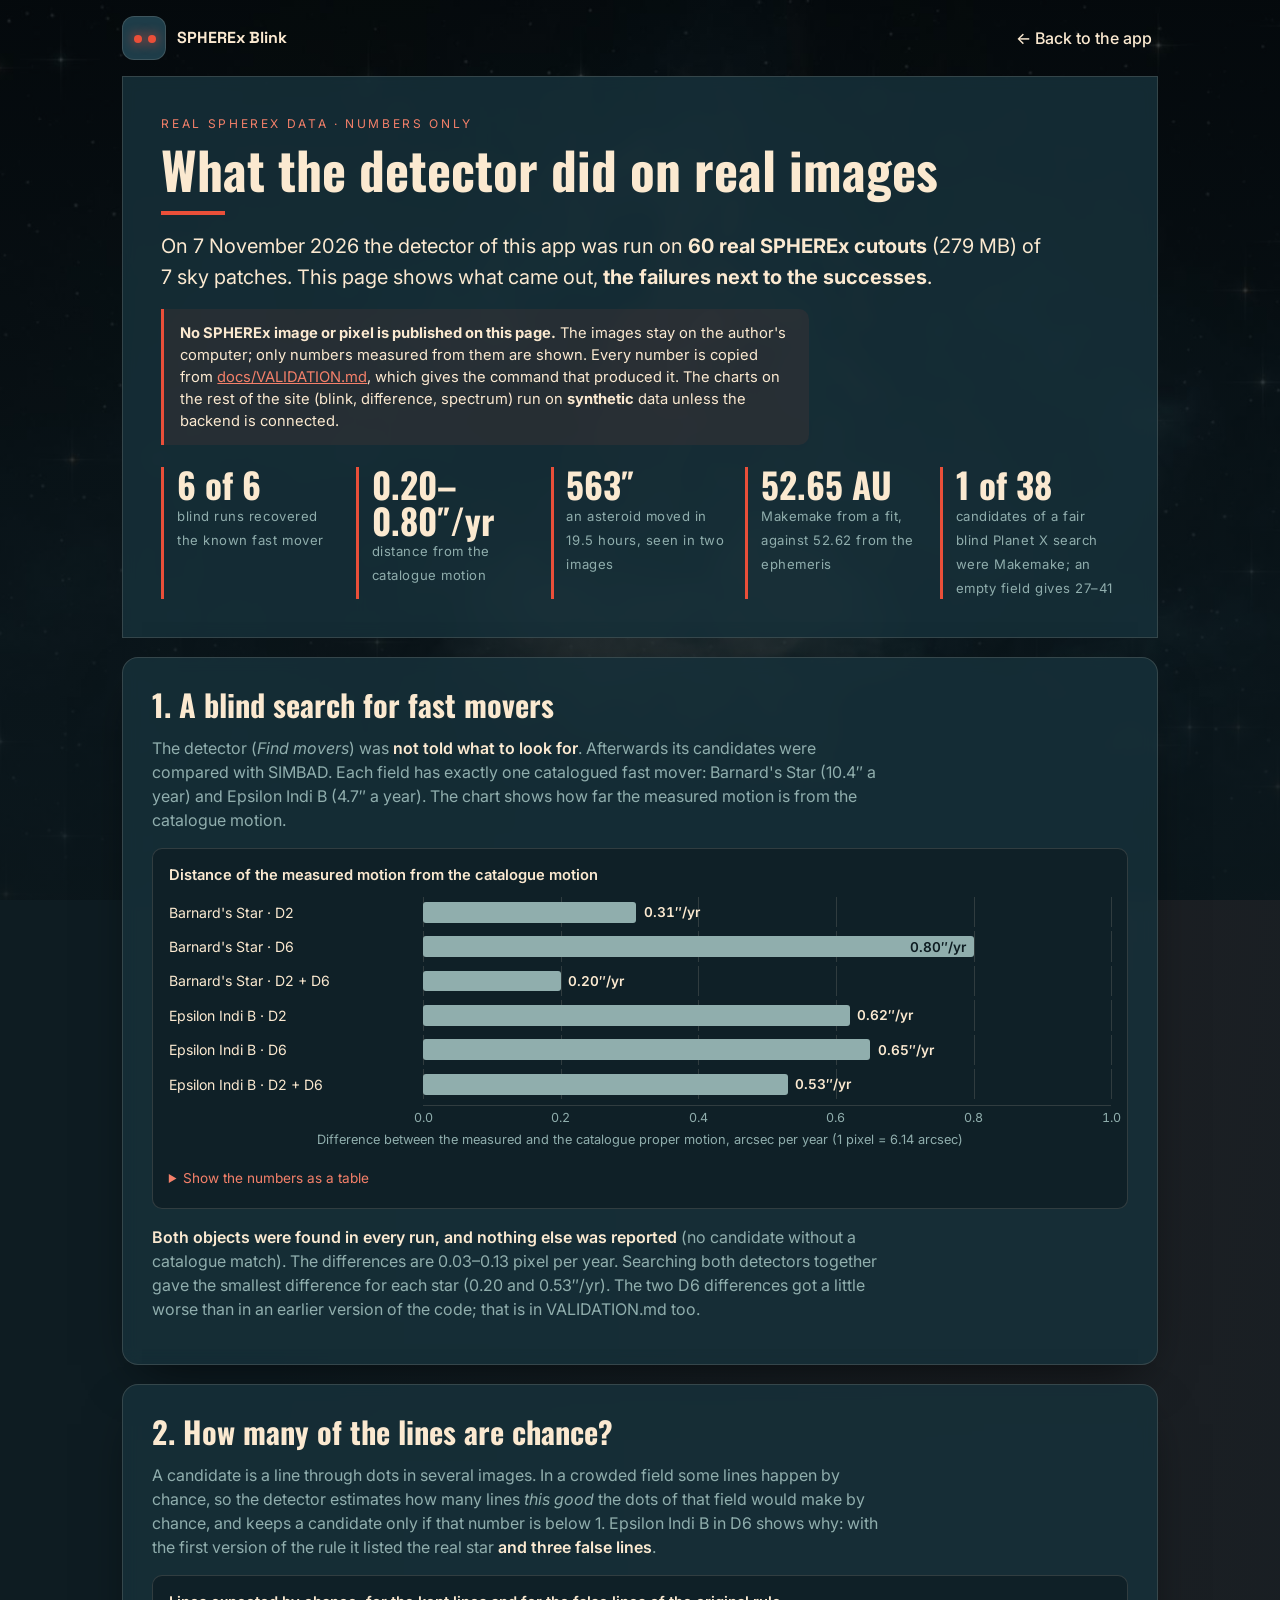
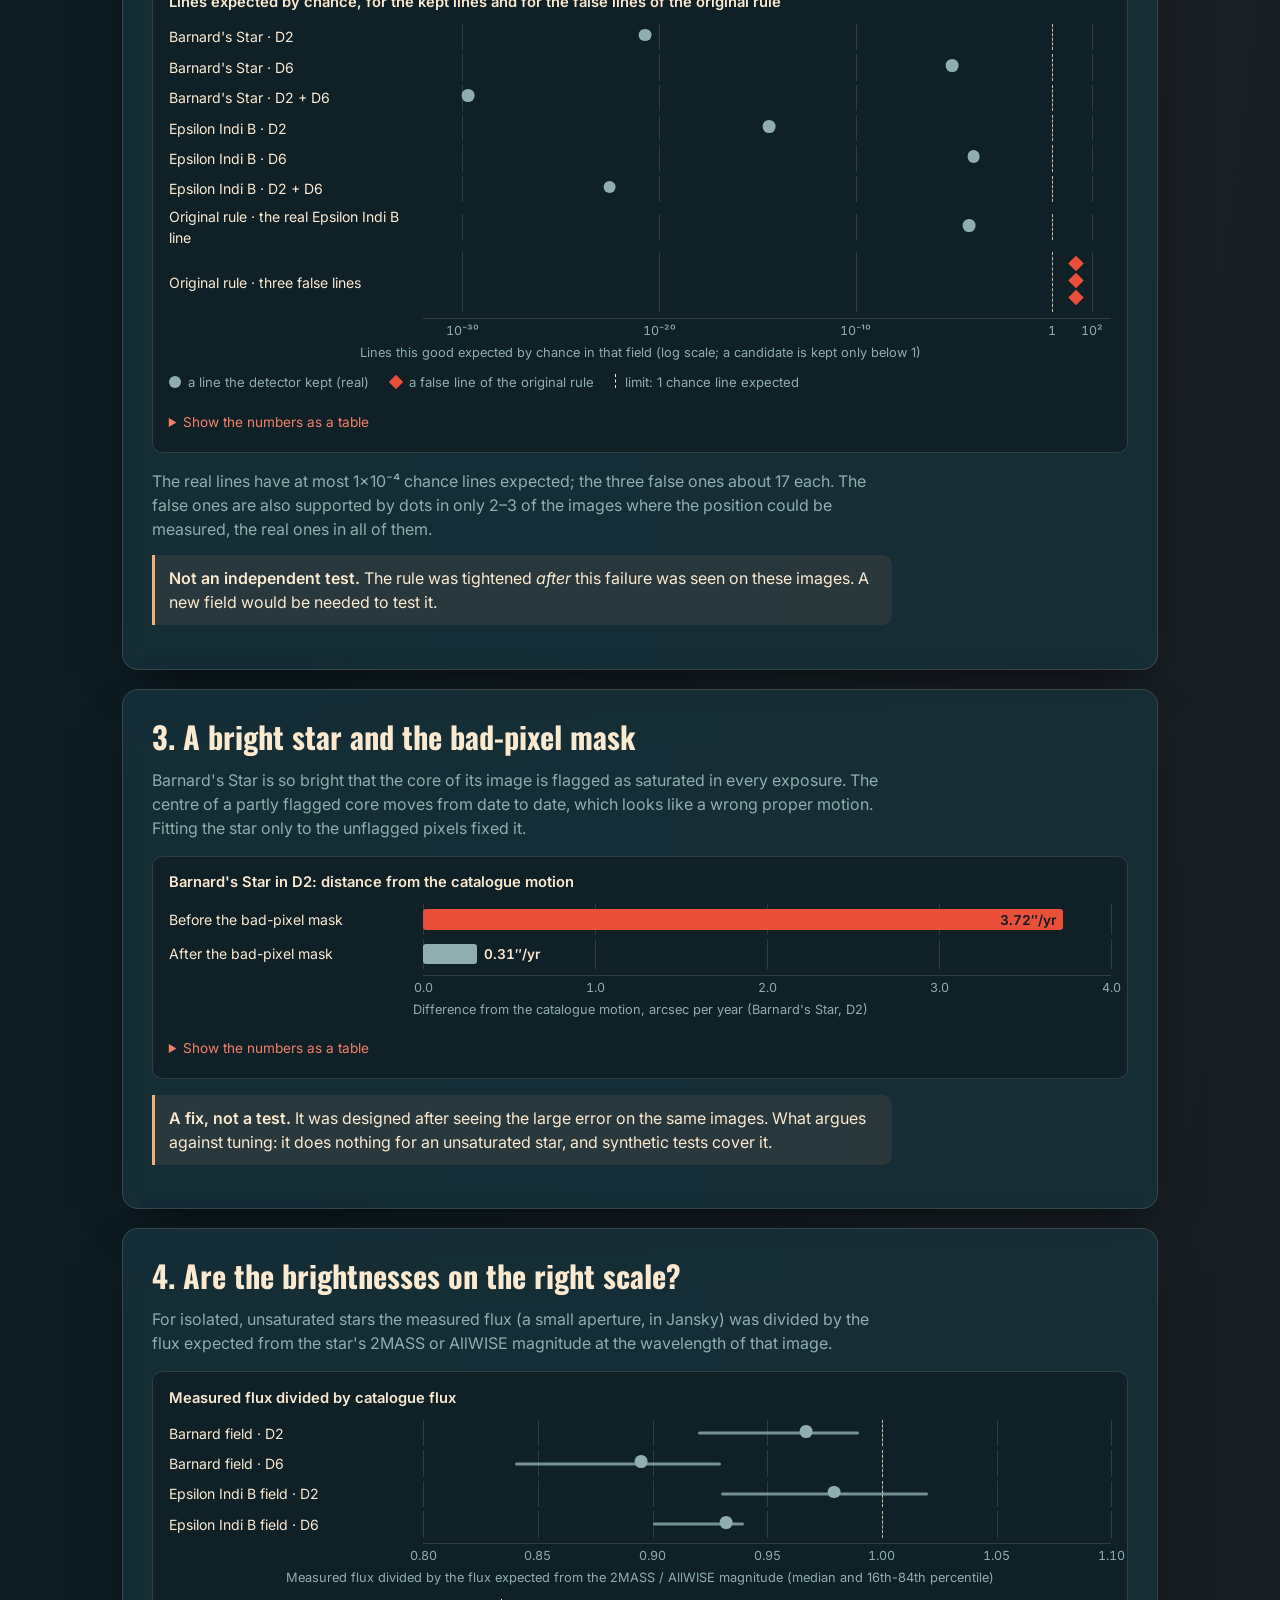
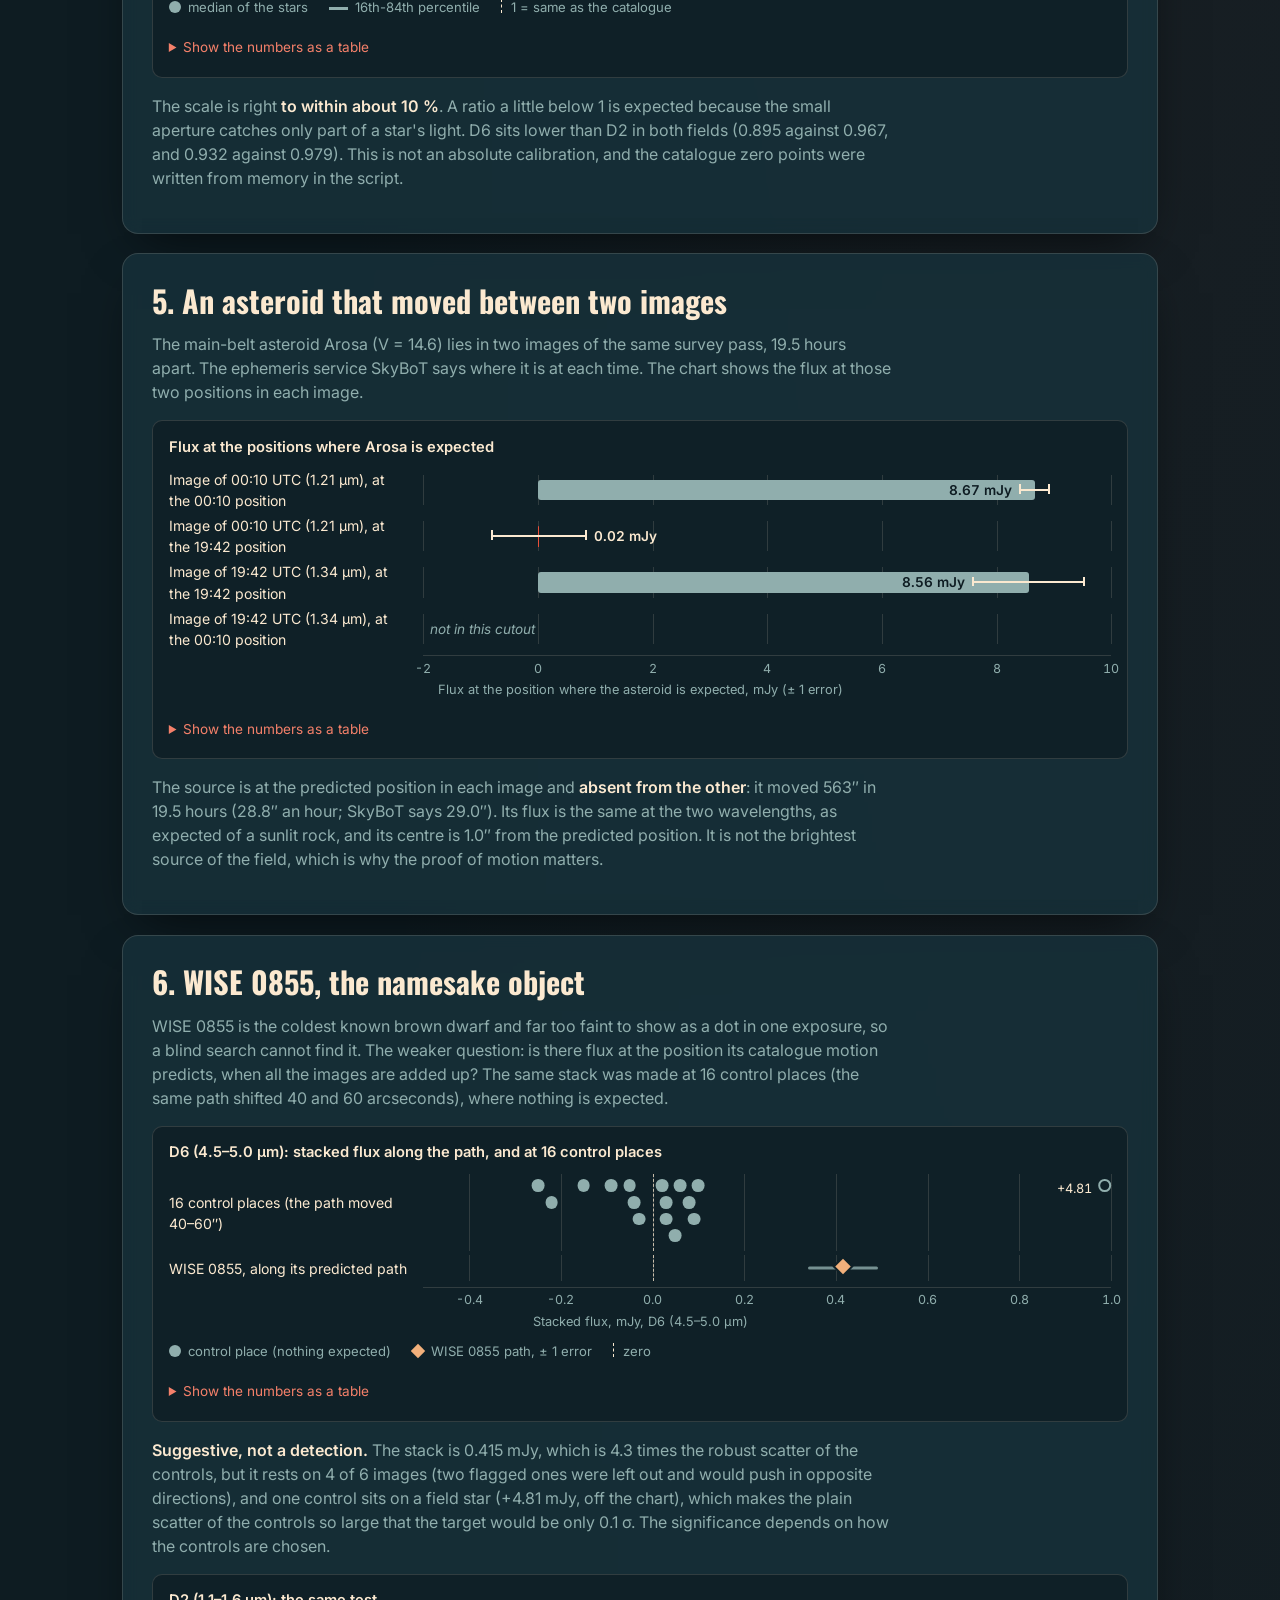
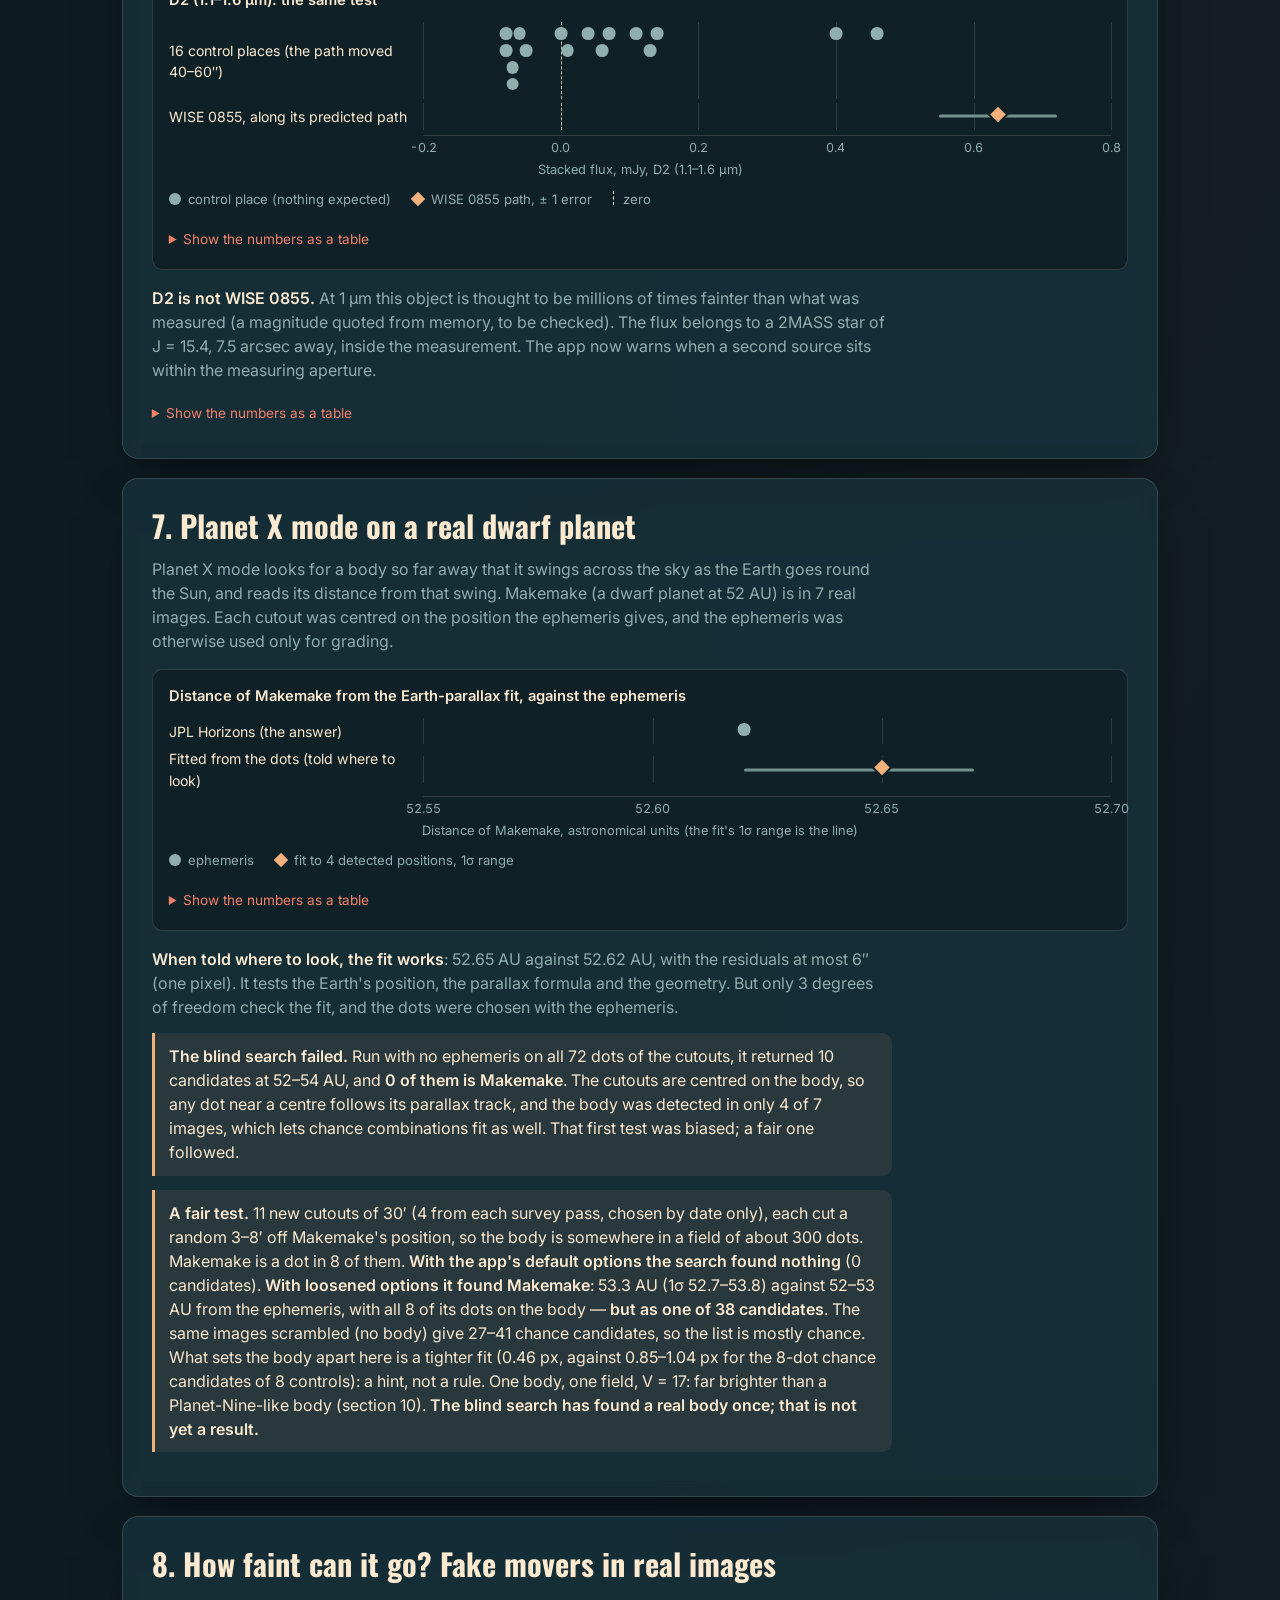
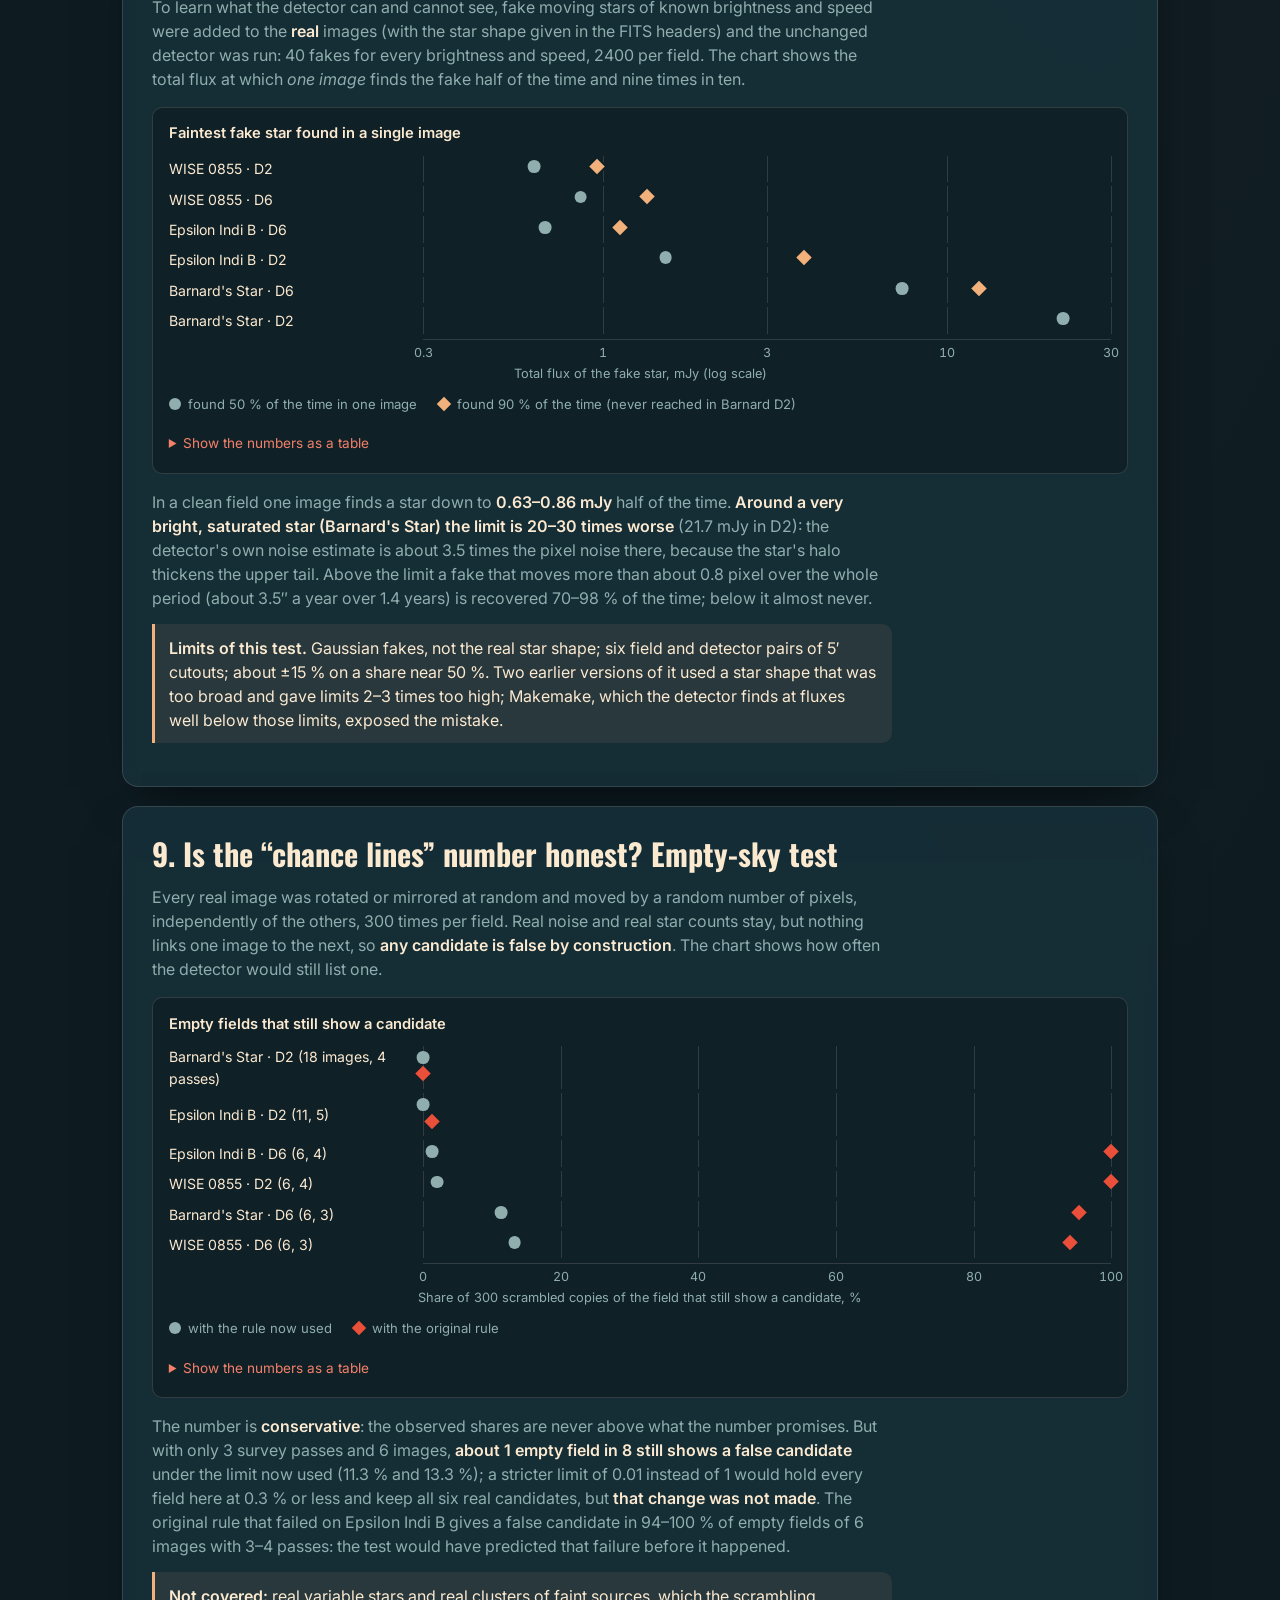
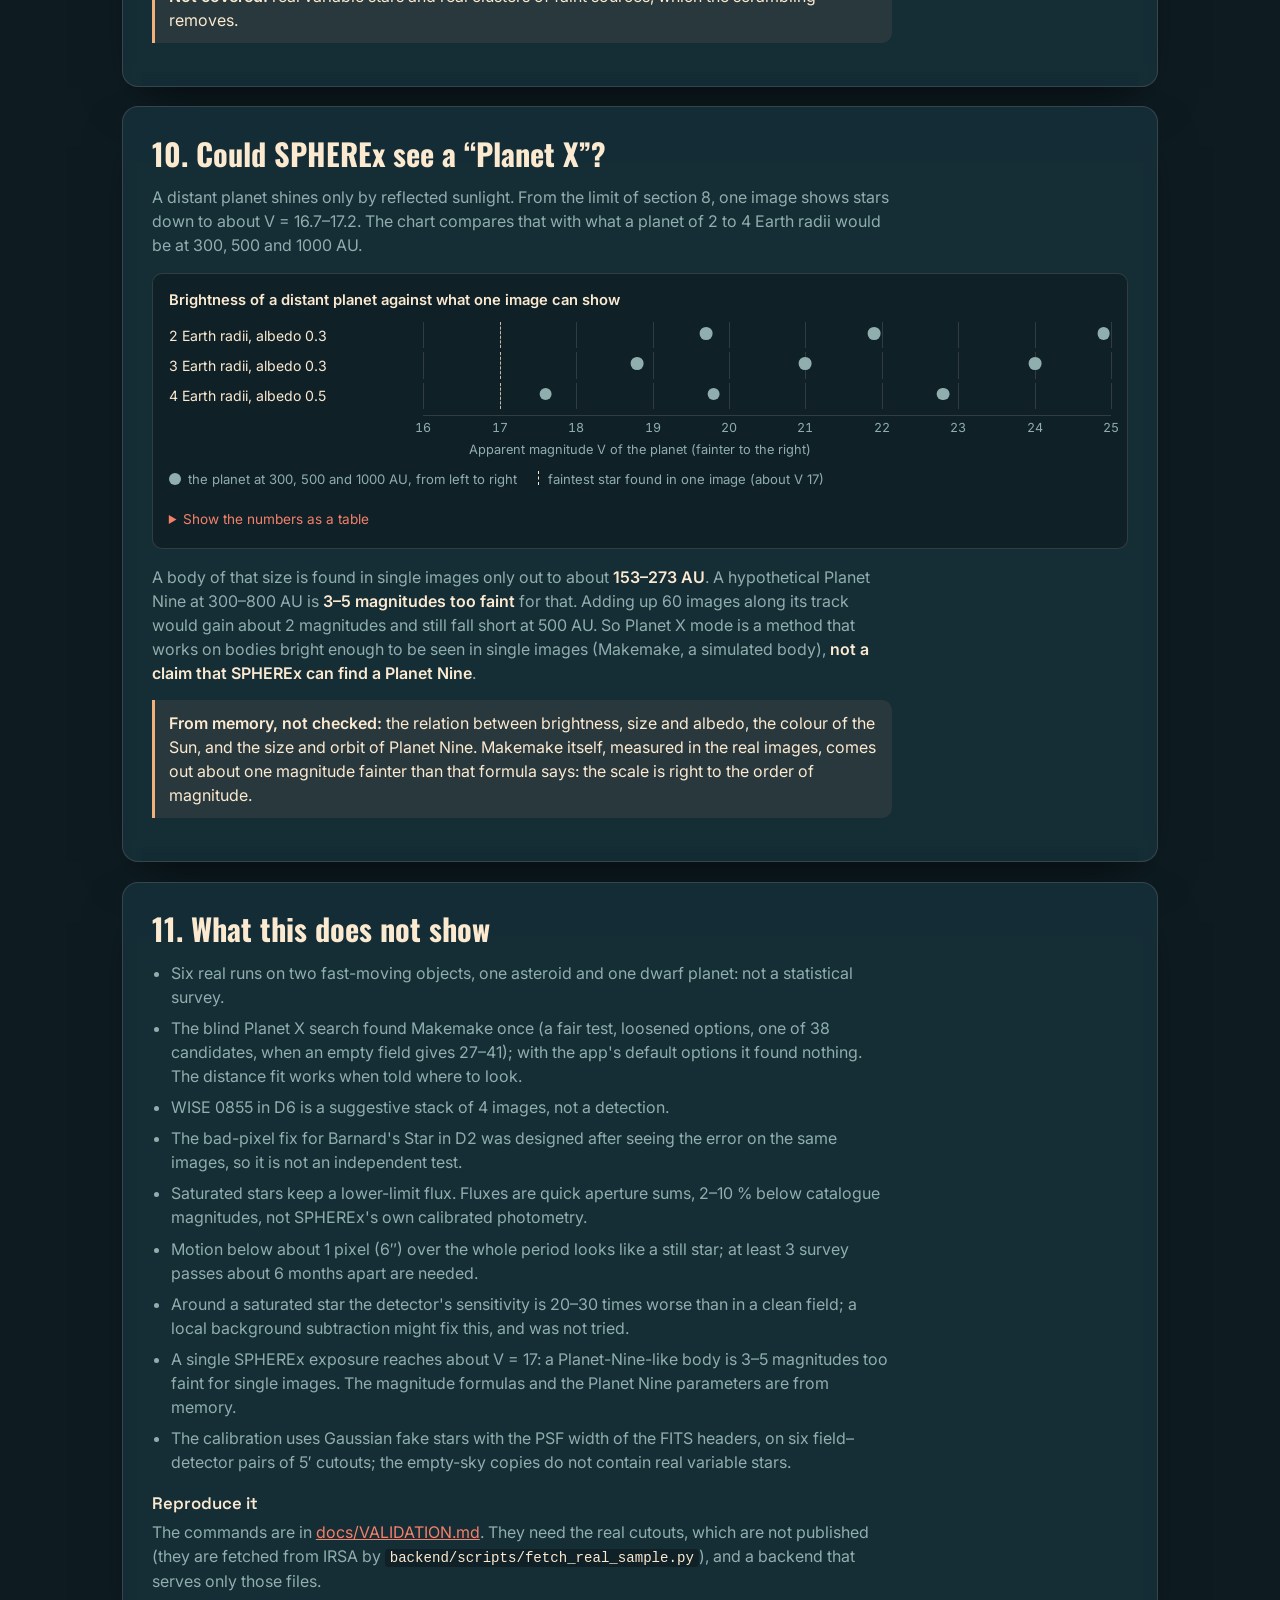
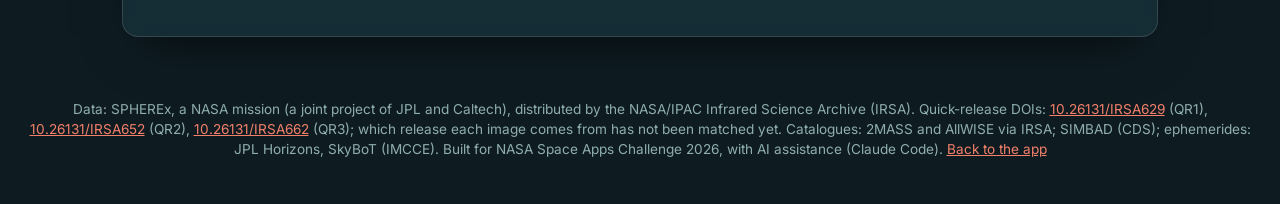
==== commit 3f1e538d: "Calibrate Find movers on real frames, limit for Planet X, fair blind test; tests CI Calibration (doc" ====
--- a/frontend/results.html
+++ b/frontend/results.html
@@ -36,7 +36,7 @@
         <li><b><span data-n="summary.minDifference" data-fmt="fixed:2"></span>&ndash;<span data-n="summary.maxDifference" data-fmt="fixed:2"></span>″/yr</b><span>distance from the catalogue motion</span></li>
         <li><b><span data-n="arosa.movedArcsec"></span>″</b><span>an asteroid moved in <span data-n="arosa.hours"></span> hours, seen in two images</span></li>
         <li><b><span data-n="makemake.fitAU" data-fmt="fixed:2"></span> AU</b><span>Makemake from a fit, against <span data-n="makemake.horizonsAU" data-fmt="fixed:2"></span> from the ephemeris</span></li>
-        <li><b><span data-n="makemake.blind.foundTheBody"></span> of <span data-n="makemake.blind.candidates"></span></b><span>candidates of the blind Planet X search were Makemake</span></li>
+        <li><b><span data-n="makemake.fairTest.loosenedOptions.foundTheBody"></span> of <span data-n="makemake.fairTest.loosenedOptions.candidates"></span></b><span>candidates of a fair blind Planet X search were Makemake; an empty field gives <span data-n="makemake.fairTest.emptyFieldCandidates.0"></span>&ndash;<span data-n="makemake.fairTest.emptyFieldCandidates.1"></span></span></li>
       </ul>
     </section>
 
@@ -154,12 +154,70 @@
       <p class="rcaveat"><strong>The blind search failed.</strong> Run with no ephemeris on all <span data-n="makemake.blind.dots"></span> dots of the cutouts, it returned
         <span data-n="makemake.blind.candidates"></span> candidates at 52&ndash;54 AU, and <strong><span data-n="makemake.blind.foundTheBody"></span> of them is Makemake</strong>.
         The cutouts are centred on the body, so any dot near a centre follows its parallax track, and the body was detected in only <span data-n="makemake.detections"></span> of <span data-n="makemake.imageCount"></span> images, which lets chance
-        combinations fit as well. A fair test needs cutouts not centred on the body and more detections. <strong>The blind Planet X search has not been shown to work on real data.</strong></p>
+        combinations fit as well. That first test was biased; a fair one followed.</p>
+      <p class="rcaveat"><strong>A fair test.</strong> <span data-n="makemake.fairTest.imageCount"></span> new cutouts of <span data-n="makemake.fairTest.cutoutArcmin"></span>′ (4 from each survey pass, chosen by date only), each cut a random 3&ndash;8′ off Makemake's position,
+        so the body is somewhere in a field of about 300 dots. Makemake is a dot in <span data-n="makemake.fairTest.bodyDetectedIn"></span> of them. <strong>With the app's default options the search found nothing</strong>
+        (<span data-n="makemake.fairTest.defaultOptions.candidates"></span> candidates). <strong>With loosened options it found Makemake</strong>: <span data-n="makemake.fairTest.loosenedOptions.bodyAU" data-fmt="fixed:1"></span> AU
+        (1&sigma; <span data-n="makemake.fairTest.loosenedOptions.bodyLowAU" data-fmt="fixed:1"></span>&ndash;<span data-n="makemake.fairTest.loosenedOptions.bodyHighAU" data-fmt="fixed:1"></span>) against
+        <span data-n="makemake.fairTest.truthAU.0"></span>&ndash;<span data-n="makemake.fairTest.truthAU.1"></span> AU from the ephemeris, with all <span data-n="makemake.fairTest.loosenedOptions.bodyDots"></span> of its dots on the body &mdash;
+        <strong>but as one of <span data-n="makemake.fairTest.loosenedOptions.candidates"></span> candidates</strong>. The same images scrambled (no body) give
+        <span data-n="makemake.fairTest.emptyFieldCandidates.0"></span>&ndash;<span data-n="makemake.fairTest.emptyFieldCandidates.1"></span> chance candidates, so the list is mostly chance. What sets the body apart here is a tighter fit
+        (<span data-n="makemake.fairTest.loosenedOptions.bodyRmsPx" data-fmt="fixed:2"></span> px, against 0.85&ndash;1.04 px for the 8-dot chance candidates of 8 controls): a hint, not a rule. One body, one field, V = 17: far brighter than a Planet-Nine-like body (section 10).
+        <strong>The blind search has found a real body once; that is not yet a result.</strong></p>
     </section>
 
     <!-- 8 -->
     <section class="panel rsec" aria-labelledby="r8">
-      <h2 id="r8">8. What this does not show</h2>
+      <h2 id="r8">8. How faint can it go? Fake movers in real images</h2>
+      <p>To learn what the detector can and cannot see, fake moving stars of known brightness and speed were added to the <strong>real</strong> images
+        (with the star shape given in the FITS headers) and the unchanged detector was run: <span data-n="calibration.fakesPerCell"></span> fakes for every brightness and
+        speed, 2400 per field. The chart shows the total flux at which <em>one image</em> finds the fake half of the time and nine times in ten.</p>
+      <figure class="rfig">
+        <figcaption>Faintest fake star found in a single image</figcaption>
+        <div data-chart="calibrationLimits"></div>
+      </figure>
+      <p>In a clean field one image finds a star down to <strong><span data-n="calibration.limits.0.flux50" data-fmt="fixed:2"></span>&ndash;<span data-n="calibration.limits.1.flux50" data-fmt="fixed:2"></span> mJy</strong>
+        half of the time. <strong>Around a very bright, saturated star (Barnard's Star) the limit is 20&ndash;30 times worse</strong> (<span data-n="calibration.limits.5.flux50" data-fmt="fixed:1"></span> mJy in D2): the detector's own noise estimate is
+        about <span data-n="calibration.limits.5.noiseRatio" data-fmt="fixed:1"></span> times the pixel noise there, because the star's halo thickens the upper tail. Above the limit a fake that moves
+        more than about 0.8 pixel over the whole period (about 3.5″ a year over 1.4 years) is recovered 70&ndash;98 % of the time; below it almost never.</p>
+      <p class="rcaveat"><strong>Limits of this test.</strong> Gaussian fakes, not the real star shape; six field and detector pairs of 5′ cutouts; about ±15 % on a share near 50 %.
+        Two earlier versions of it used a star shape that was too broad and gave limits 2&ndash;3 times too high; Makemake, which the detector finds at fluxes well below those limits, exposed the mistake.</p>
+    </section>
+
+    <!-- 9 -->
+    <section class="panel rsec" aria-labelledby="r9">
+      <h2 id="r9">9. Is the &ldquo;chance lines&rdquo; number honest? Empty-sky test</h2>
+      <p>Every real image was rotated or mirrored at random and moved by a random number of pixels, independently of the others, <span data-n="calibration.emptySky.copies"></span> times per field. Real noise and real star counts stay,
+        but nothing links one image to the next, so <strong>any candidate is false by construction</strong>. The chart shows how often the detector would still list one.</p>
+      <figure class="rfig">
+        <figcaption>Empty fields that still show a candidate</figcaption>
+        <div data-chart="emptySky"></div>
+      </figure>
+      <p>The number is <strong>conservative</strong>: the observed shares are never above what the number promises. But with only 3 survey passes and 6 images, <strong>about 1 empty field in 8 still shows a false candidate</strong> under
+        the limit now used (<span data-n="calibration.emptySky.fields.4.defaultRule" data-fmt="fixed:1"></span> % and <span data-n="calibration.emptySky.fields.5.defaultRule" data-fmt="fixed:1"></span> %); a stricter limit of 0.01 instead of 1 would hold every field here at 0.3 % or less
+        and keep all six real candidates, but <strong>that change was not made</strong>. The original rule that failed on Epsilon Indi B gives a false candidate in 94&ndash;100 % of empty fields of 6 images with 3&ndash;4 passes:
+        the test would have predicted that failure before it happened.</p>
+      <p class="rcaveat"><strong>Not covered:</strong> real variable stars and real clusters of faint sources, which the scrambling removes.</p>
+    </section>
+
+    <!-- 10 -->
+    <section class="panel rsec" aria-labelledby="r10">
+      <h2 id="r10">10. Could SPHEREx see a &ldquo;Planet X&rdquo;?</h2>
+      <p>A distant planet shines only by reflected sunlight. From the limit of section 8, one image shows stars down to about V = <span data-n="planetX.oneImageV.0" data-fmt="fixed:1"></span>&ndash;<span data-n="planetX.oneImageV.1" data-fmt="fixed:1"></span>.
+        The chart compares that with what a planet of 2 to 4 Earth radii would be at 300, 500 and 1000 AU.</p>
+      <figure class="rfig">
+        <figcaption>Brightness of a distant planet against what one image can show</figcaption>
+        <div data-chart="planetX"></div>
+      </figure>
+      <p>A body of that size is found in single images only out to about <strong><span data-n="planetX.farthestAuOneImage.0"></span>&ndash;<span data-n="planetX.farthestAuOneImage.1"></span> AU</strong>. A hypothetical Planet Nine at 300&ndash;800 AU is
+        <strong>3&ndash;5 magnitudes too faint</strong> for that. Adding up 60 images along its track would gain about 2 magnitudes and still fall short at 500 AU. So Planet X mode is a method that works on bodies bright
+        enough to be seen in single images (Makemake, a simulated body), <strong>not a claim that SPHEREx can find a Planet Nine</strong>.</p>
+      <p class="rcaveat"><strong>From memory, not checked:</strong> the relation between brightness, size and albedo, the colour of the Sun, and the size and orbit of Planet Nine. Makemake itself, measured in the real images, comes out about one magnitude fainter than that formula says: the scale is right to the order of magnitude.</p>
+    </section>
+
+    <!-- 11 -->
+    <section class="panel rsec" aria-labelledby="r11">
+      <h2 id="r11">11. What this does not show</h2>
       <ul class="rlimits" data-limits></ul>
       <h3>Reproduce it</h3>
       <p>The commands are in <a href="https://github.com/mateibut/SPHEREx/blob/main/docs/VALIDATION.md">docs/VALIDATION.md</a>. They need the real cutouts, which are not published
